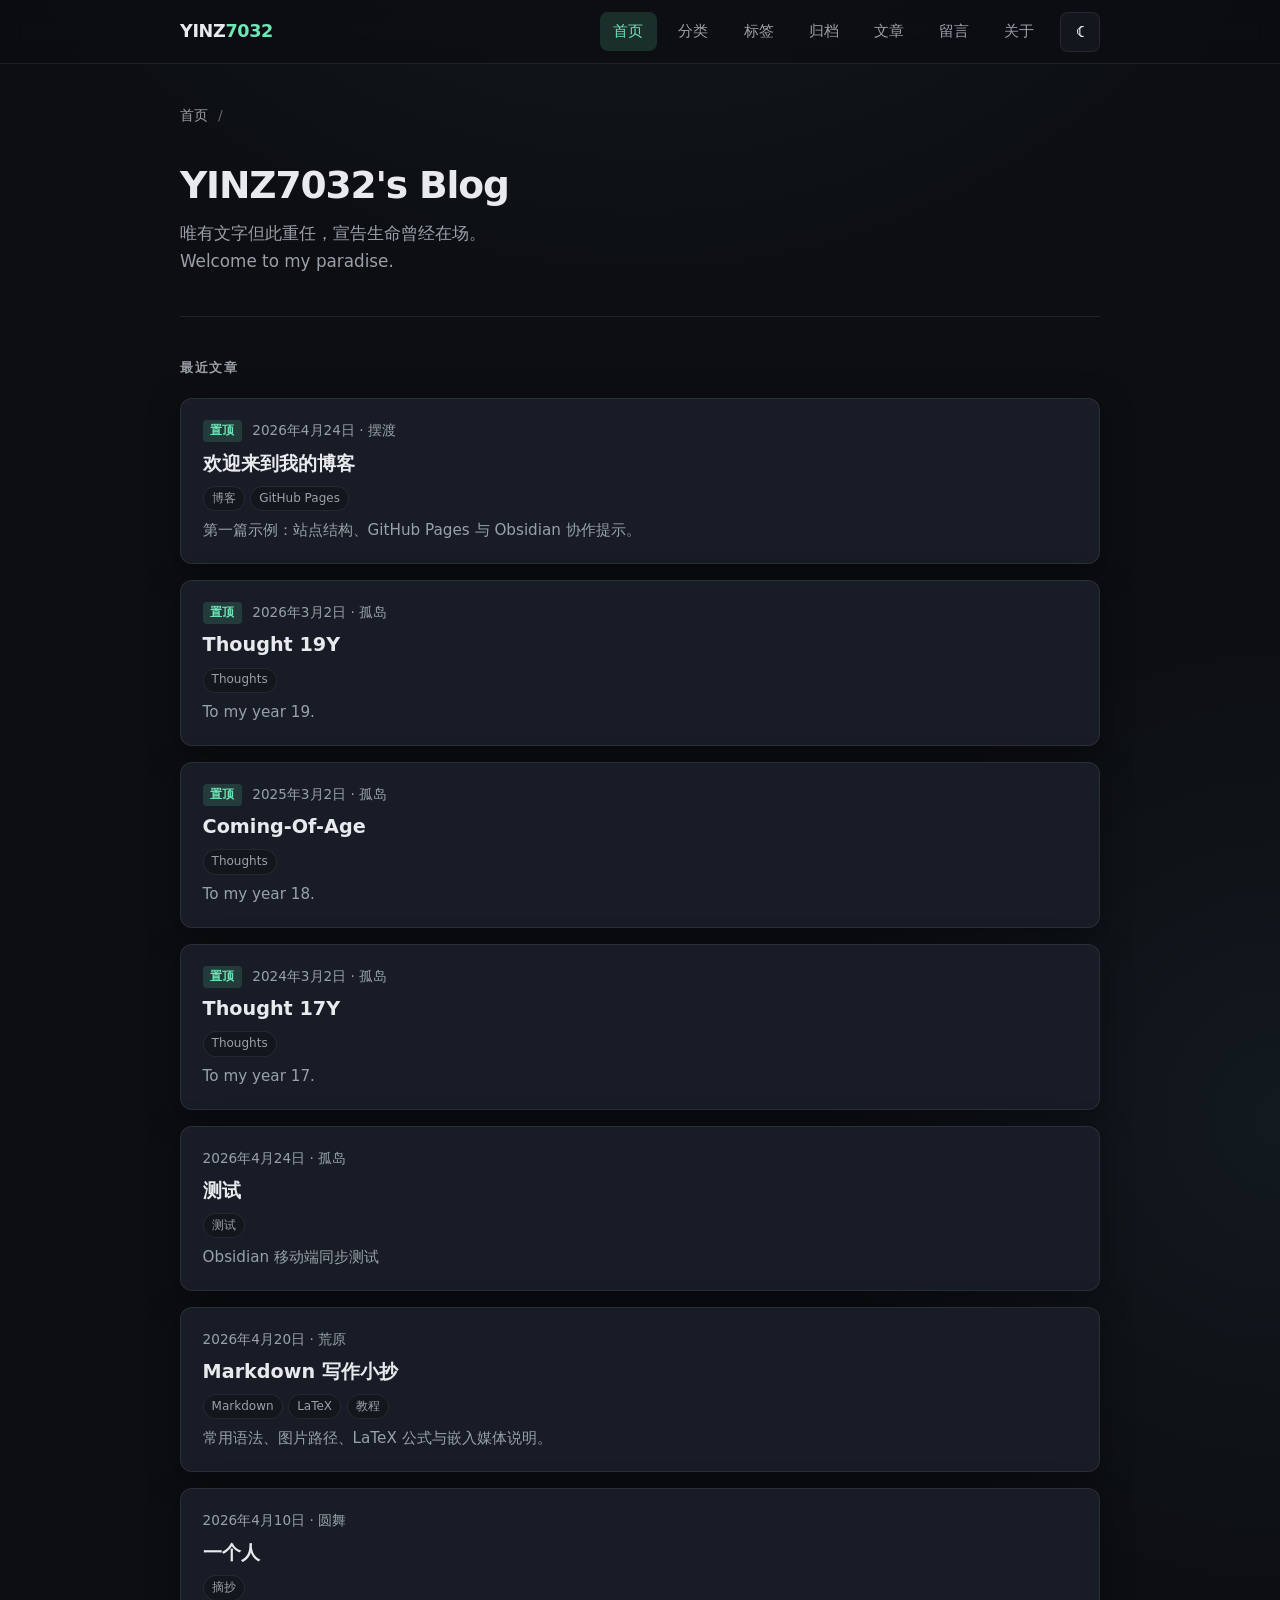
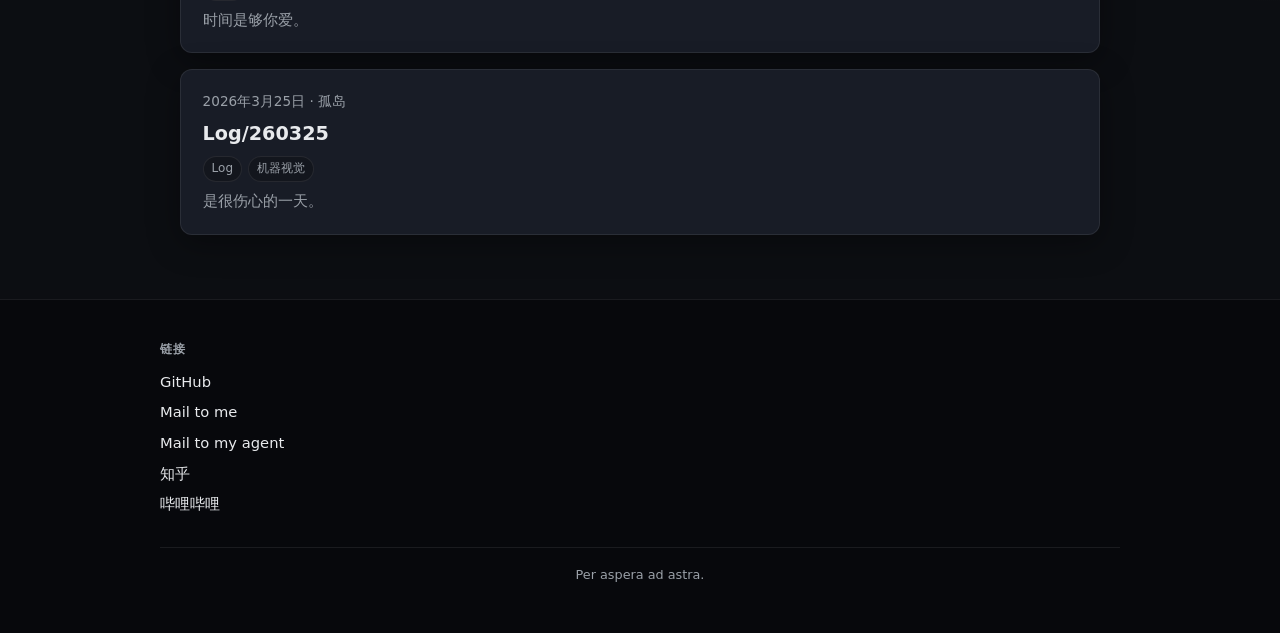
==== index.html @ aa777a5c "feat: add SVG favicon (Y letter in dark theme)" ====
<!DOCTYPE html>
<html lang="zh-CN">
  <head>
    <meta charset="UTF-8" />
    <meta name="viewport" content="width=device-width, initial-scale=1" />
    <meta name="description" content="个人博客 — GitHub Pages" />
    <title>首页 · YINZ7032's Blog</title>
    <link rel="icon" type="image/svg+xml" href="favicon.svg" />
    <link rel="stylesheet" href="css/style.css" />
  </head>
  <body data-page="home">
    <header class="site-header" id="site-header"></header>

    <main>
      <nav class="breadcrumb" aria-label="面包屑">
        <a href="index.html">首页</a> <span class="breadcrumb__sep">/</span>
      </nav>
      <section class="hero">
        <h1>YINZ7032's Blog</h1>
        <p>
          唯有文字但此重任，宣告生命曾经在场。<br />
          Welcome to my paradise.
        </p>
      </section>

      <h2 class="section-title">最近文章</h2>
      <p id="home-error" class="msg msg--error" hidden></p>
      <ul id="recent-posts" class="post-list" aria-live="polite"></ul>
    </main>

    <footer class="site-footer site-footer--rich" id="site-footer"></footer>

    <script src="js/site-config.js"></script>
    <script src="js/layout.js"></script>
    <script src="js/posts.js"></script>
    <script src="js/home.js"></script>
  </body>
</html>
---- css/style.css ----
/* Personal blog — dark theme, responsive */

:root {
  --bg: #0c0e12;
  --bg-elevated: #13161d;
  --bg-card: #181c26;
  --border: rgba(255, 255, 255, 0.08);
  --text: #e8eaed;
  --text-muted: #9aa0a8;
  --accent: #6ee7b7;
  --accent-dim: rgba(110, 231, 183, 0.15);
  --accent-btn-start: #34d399;
  --accent-btn-end: #6ee7b7;
  --link: #7dd3fc;
  --danger: #f87171;
  --radius: 12px;
  --radius-sm: 8px;
  --font-sans: "Segoe UI", system-ui, -apple-system, sans-serif;
  --font-mono: "Cascadia Code", "Fira Code", ui-monospace, monospace;
  --shadow: 0 8px 32px rgba(0, 0, 0, 0.35);
  --max-width: 720px;
  --header-h: 64px;
  --footer-bg: #07080c;
}

*,
*::before,
*::after {
  box-sizing: border-box;
}

html {
  scroll-behavior: smooth;
}

body {
  margin: 0;
  min-height: 100vh;
  font-family: var(--font-sans);
  font-size: 1rem;
  line-height: 1.65;
  color: var(--text);
  background: var(--bg);
  background-image:
    radial-gradient(ellipse 120% 80% at 50% -30%, rgba(110, 231, 183, 0.12), transparent 55%),
    radial-gradient(ellipse 80% 50% at 100% 50%, rgba(125, 211, 252, 0.06), transparent 45%);
}

a {
  color: var(--link);
  text-decoration: none;
}

a:hover {
  text-decoration: underline;
}

.site-header {
  position: sticky;
  top: 0;
  z-index: 100;
  height: var(--header-h);
  border-bottom: 1px solid var(--border);
  background: rgba(12, 14, 18, 0.85);
  backdrop-filter: blur(12px);
}

.site-header__inner {
  max-width: 960px;
  margin: 0 auto;
  padding: 0 1.25rem;
  height: 100%;
  display: flex;
  align-items: center;
  justify-content: flex-start;
  gap: 0.75rem;
  flex-wrap: wrap;
}

.logo {
  font-weight: 700;
  font-size: 1.1rem;
  color: var(--text);
  letter-spacing: -0.02em;
}

.logo:hover {
  color: var(--accent);
  text-decoration: none;
}

.logo span {
  color: var(--accent);
}

.nav {
  display: flex;
  gap: 0.5rem;
  flex-wrap: wrap;
  margin-left: auto;
  justify-content: flex-end;
}

.theme-toggle {
  flex-shrink: 0;
  width: 2.5rem;
  height: 2.5rem;
  border-radius: var(--radius-sm);
  border: 1px solid var(--border);
  background: var(--bg-elevated);
  color: var(--text);
  cursor: pointer;
  display: inline-flex;
  align-items: center;
  justify-content: center;
  font-size: 1.1rem;
  line-height: 1;
  transition: background 0.2s, border-color 0.2s;
}

.theme-toggle:hover {
  border-color: rgba(110, 231, 183, 0.4);
  background: var(--accent-dim);
}

html[data-theme="light"] .theme-toggle__icon--moon {
  display: none;
}

html:not([data-theme="light"]) .theme-toggle__icon--sun {
  display: none;
}

.nav a {
  padding: 0.45rem 0.85rem;
  border-radius: var(--radius-sm);
  color: var(--text-muted);
  font-size: 0.95rem;
  font-weight: 500;
}

.nav a:hover {
  color: var(--text);
  background: var(--accent-dim);
  text-decoration: none;
}

.nav a.is-active {
  color: var(--accent);
  background: var(--accent-dim);
}

main {
  max-width: 960px;
  margin: 0 auto;
  padding: 2.5rem 1.25rem 4rem;
}

.hero {
  padding: 1rem 0 2.5rem;
  border-bottom: 1px solid var(--border);
  margin-bottom: 2.5rem;
}

.hero h1 {
  margin: 0 0 0.75rem;
  font-size: clamp(1.75rem, 5vw, 2.35rem);
  font-weight: 700;
  letter-spacing: -0.03em;
  line-height: 1.2;
}

.hero p {
  margin: 0;
  max-width: 42rem;
  color: var(--text-muted);
  font-size: 1.05rem;
}

.section-title {
  margin: 0 0 1.25rem;
  font-size: 0.8rem;
  font-weight: 600;
  text-transform: uppercase;
  letter-spacing: 0.12em;
  color: var(--text-muted);
}

.post-list {
  list-style: none;
  margin: 0;
  padding: 0;
  display: flex;
  flex-direction: column;
  gap: 1rem;
}

.post-card {
  display: block;
  padding: 1.25rem 1.35rem;
  background: var(--bg-card);
  border: 1px solid var(--border);
  border-radius: var(--radius);
  box-shadow: var(--shadow);
  transition: border-color 0.2s, transform 0.2s;
}

.post-card:hover {
  border-color: rgba(110, 231, 183, 0.35);
  transform: translateY(-2px);
  text-decoration: none;
}

.post-card__meta {
  font-size: 0.85rem;
  color: var(--text-muted);
  margin-bottom: 0.35rem;
}

.post-card__title {
  margin: 0 0 0.4rem;
  font-size: 1.2rem;
  font-weight: 600;
  color: var(--text);
}

.post-card__excerpt {
  margin: 0;
  font-size: 0.95rem;
  color: var(--text-muted);
  line-height: 1.55;
}

.page-title {
  margin: 0 0 0.5rem;
  font-size: clamp(1.5rem, 4vw, 2rem);
  font-weight: 700;
  letter-spacing: -0.02em;
}

.page-desc {
  margin: 0 0 2rem;
  color: var(--text-muted);
}

.back-link {
  display: inline-flex;
  align-items: center;
  gap: 0.35rem;
  margin-bottom: 1.5rem;
  font-size: 0.9rem;
  color: var(--text-muted);
}

.back-link:hover {
  color: var(--accent);
}

.article-header {
  margin-bottom: 2rem;
  padding-bottom: 1.5rem;
  border-bottom: 1px solid var(--border);
}

.article-header h1 {
  margin: 0 0 0.5rem;
  font-size: clamp(1.6rem, 4.5vw, 2.1rem);
  font-weight: 700;
  letter-spacing: -0.02em;
  line-height: 1.25;
}

.article-header time {
  font-size: 0.9rem;
  color: var(--text-muted);
}

/* 分类样式 */
.article-category {
  display: inline-flex;
  align-items: center;
  gap: 0.4rem;
  margin-top: 0.75rem;
  font-size: 0.9rem;
  color: var(--text-muted);
}
.article-category svg {
  opacity: 0.7;
}
.article-category a {
  color: var(--accent);
  text-decoration: none;
  transition: opacity 0.2s;
}
.article-category a:hover {
  opacity: 0.8;
}

/* 标签样式 */
.article-tags {
  display: flex;
  flex-wrap: wrap;
  gap: 0.5rem;
  margin-top: 1rem;
  align-items: center;
}
.meta-label {
  font-size: 0.85rem;
  color: var(--text-muted);
  margin-right: 0.25rem;
}

.article-body {
  max-width: var(--max-width);
}

/* Markdown prose */
.article-body h1,
.article-body h2,
.article-body h3,
.article-body h4 {
  margin: 1.75rem 0 0.75rem;
  font-weight: 650;
  letter-spacing: -0.02em;
  line-height: 1.3;
}

.article-body h1:first-child {
  margin-top: 0;
}

.article-body h2 {
  font-size: 1.35rem;
  padding-bottom: 0.35rem;
  border-bottom: 1px solid var(--border);
}

.article-body h3 {
  font-size: 1.15rem;
}

.article-body p {
  margin: 0 0 1rem;
}

.article-body ul,
.article-body ol {
  margin: 0 0 1rem;
  padding-left: 1.35rem;
}

.article-body li {
  margin-bottom: 0.35rem;
}

.article-body blockquote {
  margin: 1.5rem 0;
  padding: 1rem 1.25rem;
  border-left: 4px solid var(--accent);
  background: linear-gradient(135deg, var(--bg-elevated), rgba(110, 231, 183, 0.05));
  color: var(--text-muted);
  border-radius: 0 var(--radius) var(--radius) 0;
  font-style: italic;
}
.article-body blockquote p:last-child {
  margin-bottom: 0;
}

.article-body a {
  word-break: break-word;
}

.article-body code {
  font-family: var(--font-mono);
  font-size: 0.88em;
  padding: 0.15em 0.4em;
  background: var(--bg-elevated);
  border-radius: 4px;
  border: 1px solid var(--border);
}

.article-body pre {
  margin: 1.5rem 0;
  padding: 1.25rem 1.5rem;
  overflow-x: auto;
  background: #0d1117;
  border: 1px solid var(--border);
  border-radius: var(--radius);
  font-size: 0.88rem;
  line-height: 1.6;
  position: relative;
}

.article-body pre code {
  padding: 0;
  border: none;
  background: none;
  font-size: inherit;
}

.article-body table {
  width: 100%;
  border-collapse: collapse;
  margin: 1.5rem 0;
  font-size: 0.92rem;
  border-radius: var(--radius);
  overflow: hidden;
  border: 1px solid var(--border);
}

.article-body th,
.article-body td {
  border: none;
  border-bottom: 1px solid var(--border);
  padding: 0.75rem 1rem;
  text-align: left;
}
.article-body tr:last-child td {
  border-bottom: none;
}

.article-body th {
  background: var(--bg-elevated);
  font-weight: 600;
}

.article-body tr:hover td {
  background: rgba(110, 231, 183, 0.03);
}

.article-body hr {
  border: none;
  border-top: 1px solid var(--border);
  margin: 2rem 0;
}

.article-body img {
  max-width: 100%;
  height: auto;
  border-radius: var(--radius-sm);
  margin: 1.5rem auto;
  display: block;
  box-shadow: 0 4px 20px rgba(0, 0, 0, 0.3);
}

/* 图片标题/说明 */
.article-body img + em {
  display: block;
  text-align: center;
  margin-top: -1rem;
  margin-bottom: 1.5rem;
  font-size: 0.85rem;
  color: var(--text-muted);
}

/* 链接样式 */
.article-body a {
  color: var(--accent);
  text-decoration: none;
  border-bottom: 1px solid transparent;
  transition: border-color 0.2s;
}
.article-body a:hover {
  border-bottom-color: var(--accent);
}

/* 强调文字 */
.article-body strong {
  color: var(--accent);
  font-weight: 600;
}

/* 任务列表 */
.article-body input[type="checkbox"] {
  margin-right: 0.5em;
  accent-color: var(--accent);
}

/* 脚注 */
.article-body .footnotes {
  margin-top: 3rem;
  padding-top: 1rem;
  border-top: 1px solid var(--border);
  font-size: 0.9rem;
  color: var(--text-muted);
}

.msg {
  padding: 1rem 1.25rem;
  border-radius: var(--radius-sm);
  background: var(--bg-elevated);
  border: 1px solid var(--border);
  color: var(--text-muted);
}

.msg--error {
  border-color: rgba(248, 113, 113, 0.4);
  color: var(--danger);
}

.site-footer {
  max-width: 960px;
  margin: 0 auto;
  padding: 2rem 1.25rem 3rem;
  border-top: 1px solid var(--border);
  text-align: center;
  font-size: 0.85rem;
  color: var(--text-muted);
}

.site-footer--rich {
  max-width: none;
  background: var(--footer-bg);
  color: var(--text-muted);
  border-top: 1px solid var(--border);
  text-align: left;
  padding: 2.5rem 1.25rem 3rem;
}

.footer-grid {
  max-width: 960px;
  margin: 0 auto 1.5rem;
  display: grid;
  grid-template-columns: 1fr;
  gap: 1.75rem;
}

@media (min-width: 640px) {
  .footer-grid {
    grid-template-columns: repeat(2, 1fr);
  }
}

@media (min-width: 900px) {
  .footer-grid {
    grid-template-columns: repeat(3, 1fr);
  }
}

.footer-col__title {
  font-size: 0.75rem;
  font-weight: 700;
  text-transform: uppercase;
  letter-spacing: 0.1em;
  color: var(--text-muted);
  margin-bottom: 0.65rem;
}

.footer-col ul {
  list-style: none;
  margin: 0;
  padding: 0;
}

.footer-col li {
  margin-bottom: 0.4rem;
}

.footer-col a {
  color: var(--text);
  font-size: 0.92rem;
}

.footer-col a:hover {
  color: var(--accent);
}

.footer-note {
  max-width: 960px;
  margin: 0 auto;
  text-align: center;
  font-size: 0.8rem;
  color: var(--text-muted);
  padding-top: 1rem;
  border-top: 1px solid var(--border);
}

.breadcrumb {
  font-size: 0.88rem;
  color: var(--text-muted);
  margin: 0 0 1.25rem;
}

.breadcrumb a {
  color: var(--text-muted);
}

.breadcrumb a:hover {
  color: var(--accent);
}

.breadcrumb__sep {
  margin: 0 0.35rem;
  opacity: 0.6;
}

.tag-grid {
  display: grid;
  grid-template-columns: 1fr;
  gap: 1rem;
}

@media (min-width: 520px) {
  .tag-grid {
    grid-template-columns: repeat(2, 1fr);
  }
}

@media (min-width: 860px) {
  .tag-grid {
    grid-template-columns: repeat(3, 1fr);
  }
}

.tag-card {
  position: relative;
  display: block;
  padding: 1.15rem 1.2rem 1.35rem;
  border-radius: var(--radius);
  border: 1px solid var(--border);
  text-decoration: none;
  color: var(--text);
  background: linear-gradient(
    135deg,
    hsla(var(--tag-hue), 42%, 22%, 0.95),
    hsla(calc(var(--tag-hue) + 40), 38%, 18%, 0.92)
  );
  box-shadow: var(--shadow);
  min-height: 5.5rem;
  transition: transform 0.2s, border-color 0.2s;
}

.tag-card:hover {
  transform: translateY(-3px);
  border-color: rgba(110, 231, 183, 0.35);
  text-decoration: none;
}

.tag-card__name {
  font-weight: 700;
  font-size: 1.05rem;
  letter-spacing: -0.02em;
}

.tag-card__count {
  margin-top: 0.35rem;
  font-size: 0.88rem;
  color: rgba(232, 234, 237, 0.85);
}

.tag-card__arrow {
  position: absolute;
  right: 1rem;
  bottom: 1rem;
  font-size: 1.1rem;
  opacity: 0.7;
}

.pin-badge {
  display: inline-block;
  padding: 0.1rem 0.45rem;
  font-size: 0.72rem;
  font-weight: 700;
  text-transform: uppercase;
  letter-spacing: 0.06em;
  border-radius: 4px;
  background: var(--accent-dim);
  color: var(--accent);
  margin-right: 0.35rem;
  vertical-align: middle;
}

.post-card__tags {
  margin: 0.35rem 0 0.5rem;
  display: flex;
  flex-wrap: wrap;
  gap: 0.35rem;
}

.tag-pill {
  display: inline-block;
  padding: 0.12rem 0.5rem;
  font-size: 0.75rem;
  border-radius: 999px;
  background: var(--bg-elevated);
  border: 1px solid var(--border);
  color: var(--text-muted);
}

a.tag-pill--link {
  text-decoration: none;
  color: var(--link);
}

a.tag-pill--link:hover {
  border-color: rgba(110, 231, 183, 0.4);
  color: var(--accent);
  text-decoration: none;
}

.article-tags {
  margin-top: 0.75rem;
  font-size: 0.9rem;
}

.meta-label {
  color: var(--text-muted);
  margin-right: 0.35rem;
}

.featured-list {
  display: flex;
  flex-direction: column;
  gap: 1rem;
  margin-bottom: 2rem;
}

.featured-msg {
  margin: 0;
  padding: 1rem 1.15rem;
  background: var(--bg-card);
  border: 1px solid var(--border);
  border-radius: var(--radius);
  border-left: 3px solid var(--accent);
}

.featured-msg__text {
  margin: 0 0 0.5rem;
  color: var(--text);
}

.featured-msg__meta {
  font-size: 0.85rem;
  color: var(--text-muted);
}

.guestbook-form {
  max-width: 32rem;
  display: flex;
  flex-direction: column;
  gap: 1rem;
}

.form-field {
  display: flex;
  flex-direction: column;
  gap: 0.35rem;
  font-size: 0.9rem;
  color: var(--text-muted);
}

.form-field input,
.form-field textarea {
  font: inherit;
  padding: 0.55rem 0.65rem;
  border-radius: var(--radius-sm);
  border: 1px solid var(--border);
  background: var(--bg-elevated);
  color: var(--text);
}

.btn-primary {
  align-self: flex-start;
  padding: 0.55rem 1.25rem;
  font-weight: 600;
  border: none;
  border-radius: var(--radius-sm);
  background: linear-gradient(135deg, var(--accent-btn-start), var(--accent-btn-end));
  color: var(--bg);
  cursor: pointer;
}

.btn-primary:hover {
  filter: brightness(1.05);
}

.about-prose h2:first-child {
  margin-top: 0;
}

.about-prose .about-code {
  margin: 1rem 0;
  padding: 1rem 1.1rem;
  overflow-x: auto;
  background: var(--bg-elevated);
  border: 1px solid var(--border);
  border-radius: var(--radius-sm);
  font-size: 0.85rem;
  line-height: 1.5;
}

.archive-year {
  margin-bottom: 2rem;
}

.archive-year__title {
  font-size: 1.25rem;
  margin: 0 0 0.75rem;
  padding-bottom: 0.35rem;
  border-bottom: 1px solid var(--border);
}

.archive-list {
  list-style: none;
  margin: 0;
  padding: 0;
}

.archive-item {
  display: flex;
  align-items: baseline;
  gap: 0.75rem;
  padding: 0.45rem 0;
  border-bottom: 1px solid rgba(255, 255, 255, 0.05);
}

.archive-item__date {
  flex: 0 0 3.2rem;
  font-size: 0.85rem;
  color: var(--text-muted);
  font-variant-numeric: tabular-nums;
}

.archive-item__link {
  color: var(--text);
  text-decoration: none;
  font-weight: 500;
}

.archive-item__link:hover {
  color: var(--accent);
  text-decoration: underline;
}

.article-body .katex {
  font-size: 1.05em;
  color: var(--text);
}

.article-body .katex-display {
  margin: 1.25rem 0;
  overflow-x: auto;
  overflow-y: hidden;
}

/* 浅色主题 */
html[data-theme="light"] {
  --bg: #f3f4f6;
  --bg-elevated: #ffffff;
  --bg-card: #ffffff;
  --border: rgba(0, 0, 0, 0.1);
  --text: #111827;
  --text-muted: #6b7280;
  --accent: #059669;
  --accent-dim: rgba(5, 150, 105, 0.12);
  --accent-btn-start: #059669;
  --accent-btn-end: #10b981;
  --link: #0369a1;
  --danger: #dc2626;
  --shadow: 0 8px 28px rgba(0, 0, 0, 0.08);
  --footer-bg: #111827;
}

html[data-theme="light"] body {
  background-image:
    radial-gradient(ellipse 120% 80% at 50% -30%, rgba(5, 150, 105, 0.08), transparent 55%),
    radial-gradient(ellipse 80% 50% at 100% 50%, rgba(3, 105, 161, 0.06), transparent 45%);
}

html[data-theme="light"] .site-header {
  background: rgba(255, 255, 255, 0.9);
}

html[data-theme="light"] .tag-card {
  background: linear-gradient(
    135deg,
    hsla(var(--tag-hue), 42%, 88%, 0.95),
    hsla(calc(var(--tag-hue) + 40), 38%, 82%, 0.92)
  );
}

/* 浅色主题适配 */
html[data-theme="light"] .article-body blockquote {
  background: linear-gradient(135deg, #f0fdf4, rgba(5, 150, 105, 0.05));
  border-left-color: #059669;
}

html[data-theme="light"] .article-body pre {
  background: #f6f8fa;
  border-color: #d0d7de;
}

html[data-theme="light"] .article-body img {
  box-shadow: 0 4px 20px rgba(0, 0, 0, 0.15);
}

html[data-theme="light"] .article-body strong {
  color: #059669;
}

html[data-theme="light"] .article-body table {
  border-color: #d0d7de;
}

html[data-theme="light"] .article-body tr:hover td {
  background: rgba(5, 150, 105, 0.05);
}

html[data-theme="light"] .tag-card__name {
  color: #1f2937;
}

html[data-theme="light"] .tag-card__count {
  color: rgba(31, 41, 55, 0.75);
}

html[data-theme="light"] .tag-card__arrow {
  color: rgba(31, 41, 55, 0.6);
}

html[data-theme="light"] .tag-card:hover {
  border-color: rgba(5, 150, 105, 0.35);
}

html[data-theme="light"] .footer-col a {
  color: #e5e7eb;
}

html[data-theme="light"] .footer-col a:hover {
  color: #6ee7b7;
}

html[data-theme="light"] .site-footer--rich {
  color: #d1d5db;
}

html[data-theme="light"] .footer-col__title,
html[data-theme="light"] .footer-note {
  color: #9ca3af;
}

@media (max-width: 480px) {
  .site-header__inner {
    flex-direction: column;
    align-items: flex-start;
    justify-content: center;
    height: auto;
    padding-top: 0.85rem;
    padding-bottom: 0.85rem;
    gap: 0.75rem;
  }

  .site-header {
    height: auto;
  }

  main {
    padding-top: 1.75rem;
  }

  .post-card {
    padding: 1rem 1.1rem;
  }
}
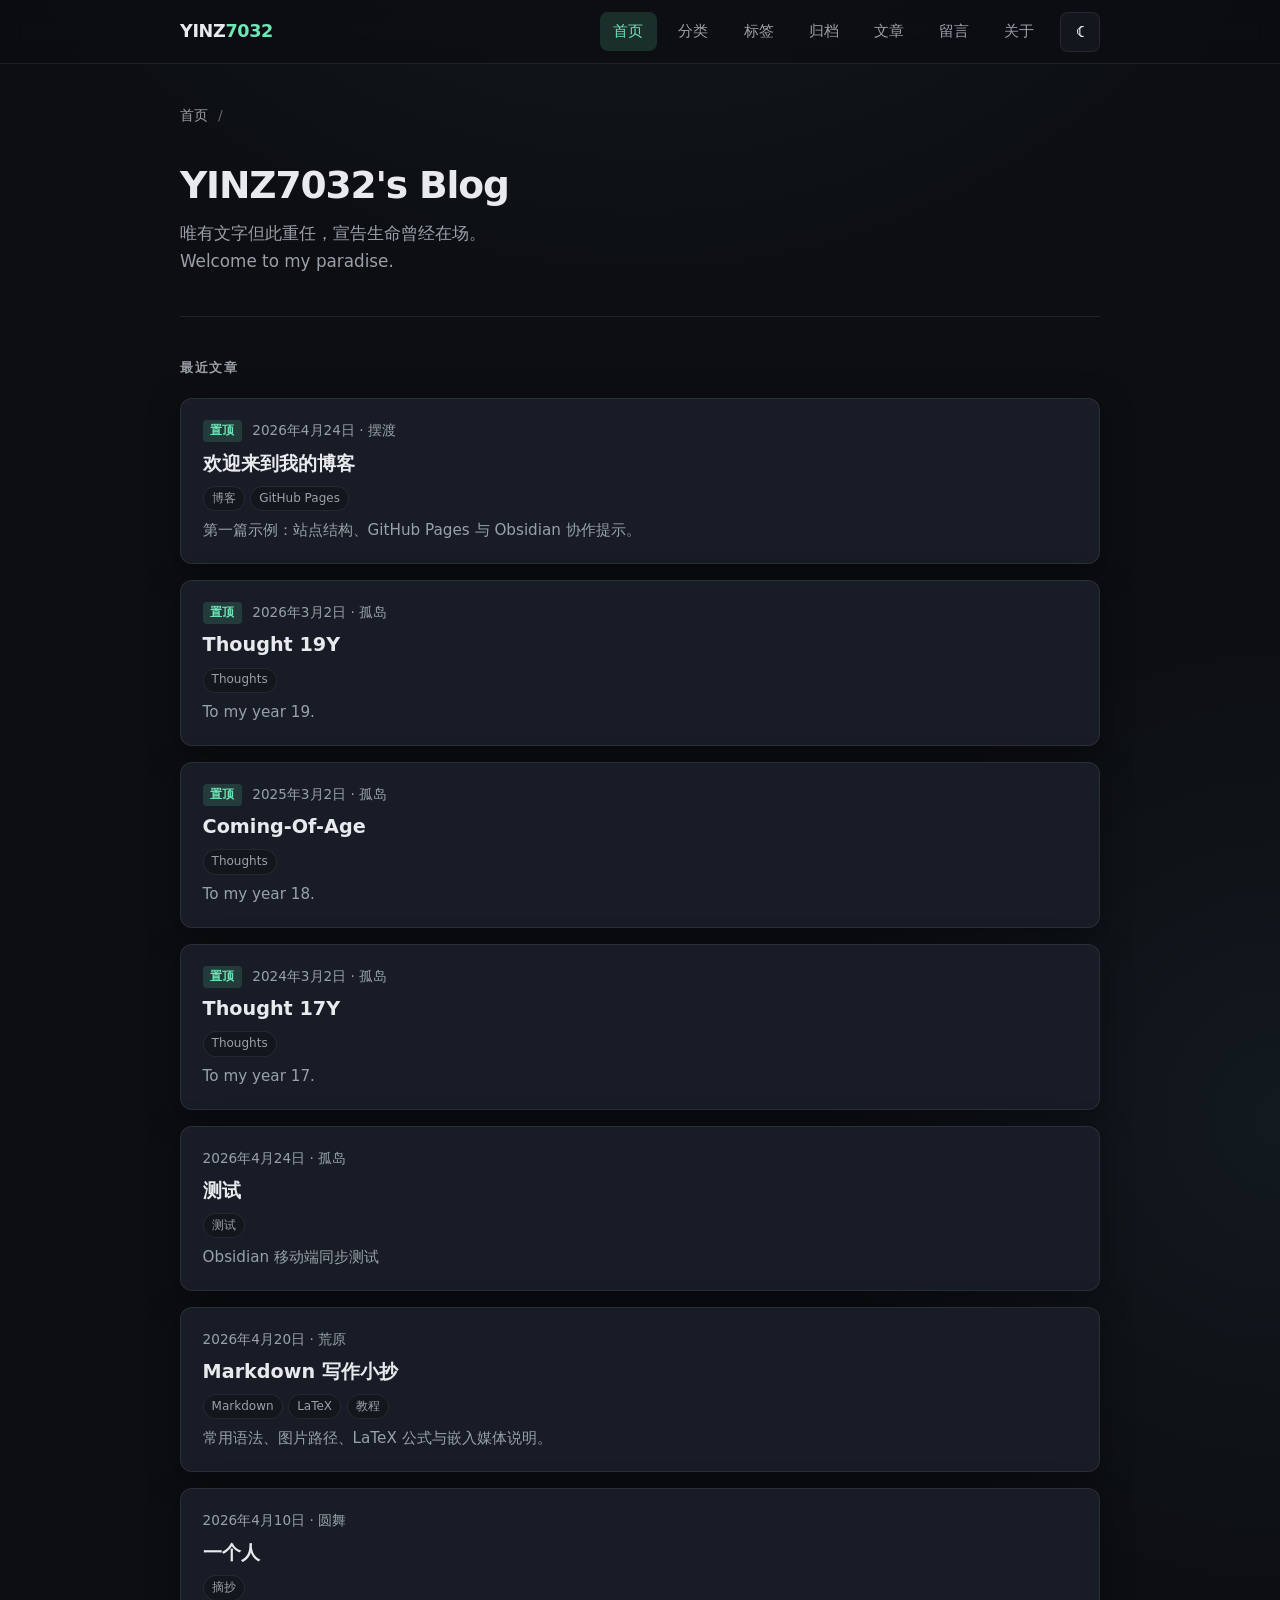
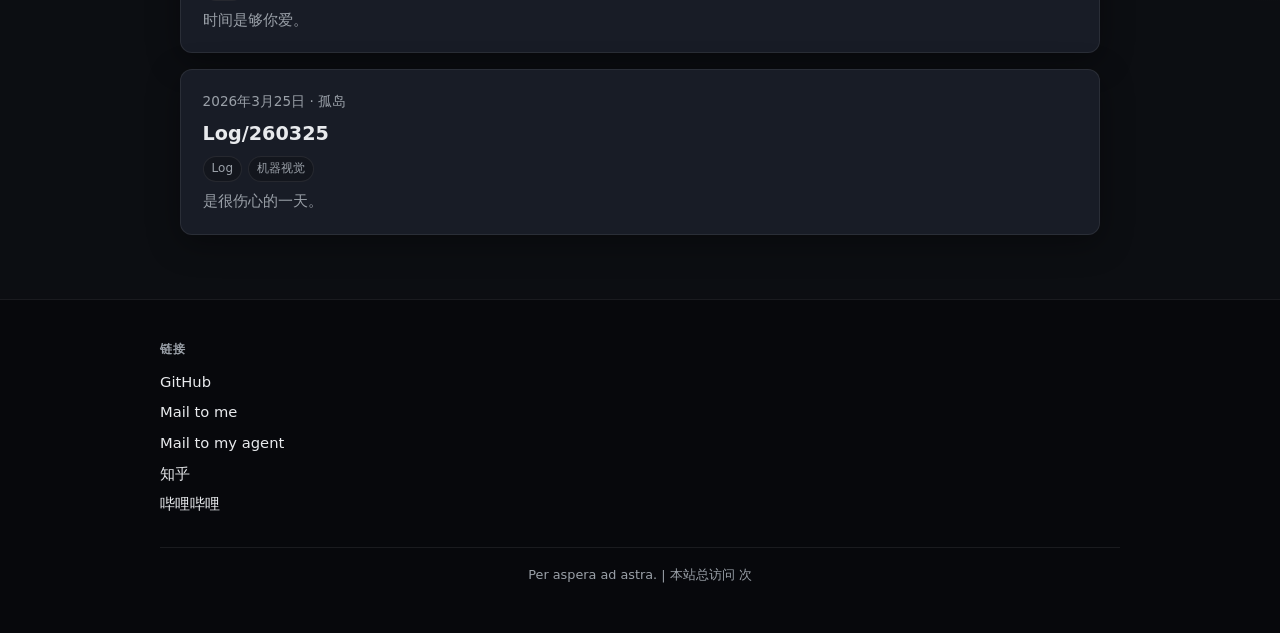
==== commit 5a370ddf: "feat: add busuanzi page views and Giscus reactions - Add busuanzi script to all pages for site-wide " ====
--- a/index.html
+++ b/index.html
@@ -34,5 +34,6 @@
     <script src="js/layout.js"></script>
     <script src="js/posts.js"></script>
     <script src="js/home.js"></script>
-  </body>
+    <script async src="//busuanzi.ibruce.info/busuanzi/2.3/busuanzi.pure.mini.js"></script>
+</body>
 </html>
--- a/css/style.css
+++ b/css/style.css
@@ -310,6 +310,18 @@
   margin-right: 0.25rem;
 }
 
+.article-views {
+  display: inline-flex;
+  align-items: center;
+  gap: 0.35rem;
+  margin-top: 0.5rem;
+  font-size: 0.85rem;
+  color: var(--text-muted);
+}
+.article-views svg {
+  opacity: 0.6;
+}
+
 .article-body {
   max-width: var(--max-width);
 }
@@ -772,6 +784,15 @@
 
 .btn-primary:hover {
   filter: brightness(1.05);
+}
+
+.giscus-wrap {
+  margin-top: 1.5rem;
+  min-height: 8rem;
+}
+
+.giscus-wrap .giscus {
+  width: 100%;
 }
 
 .about-prose h2:first-child {
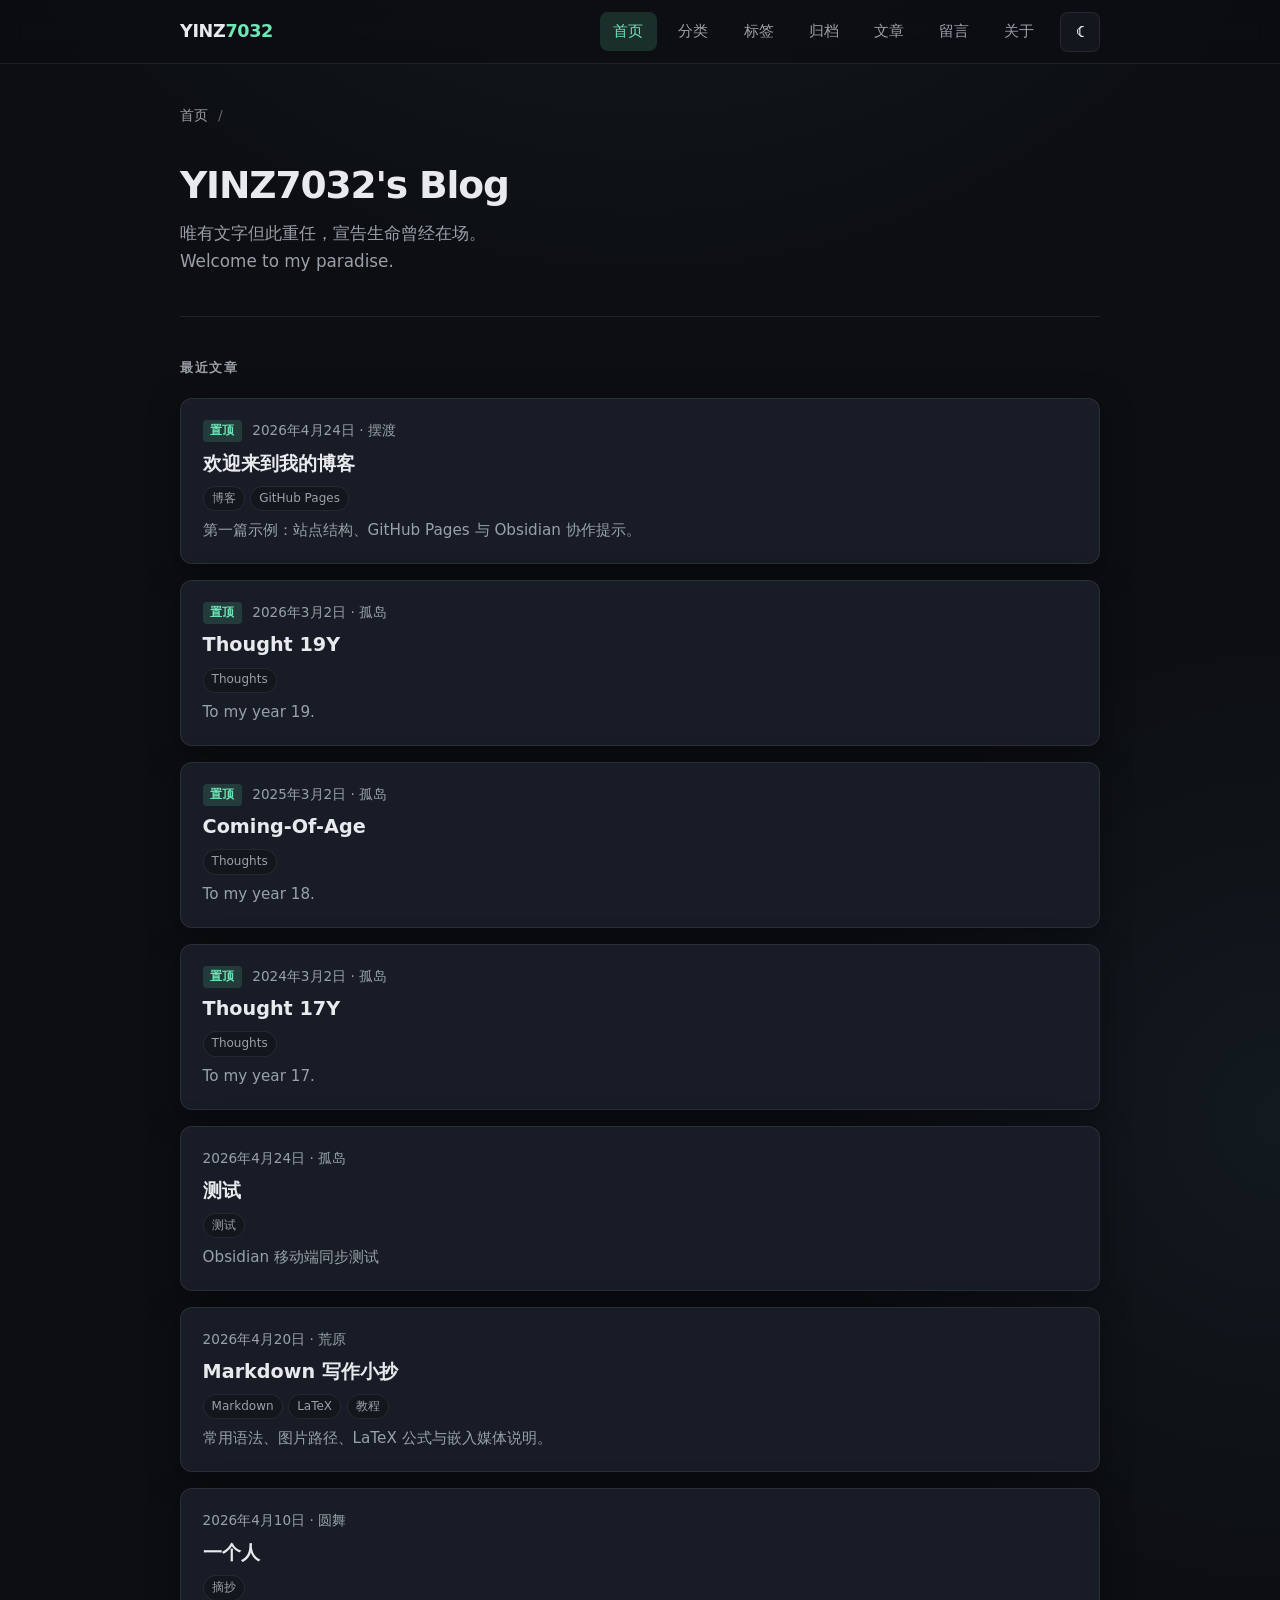
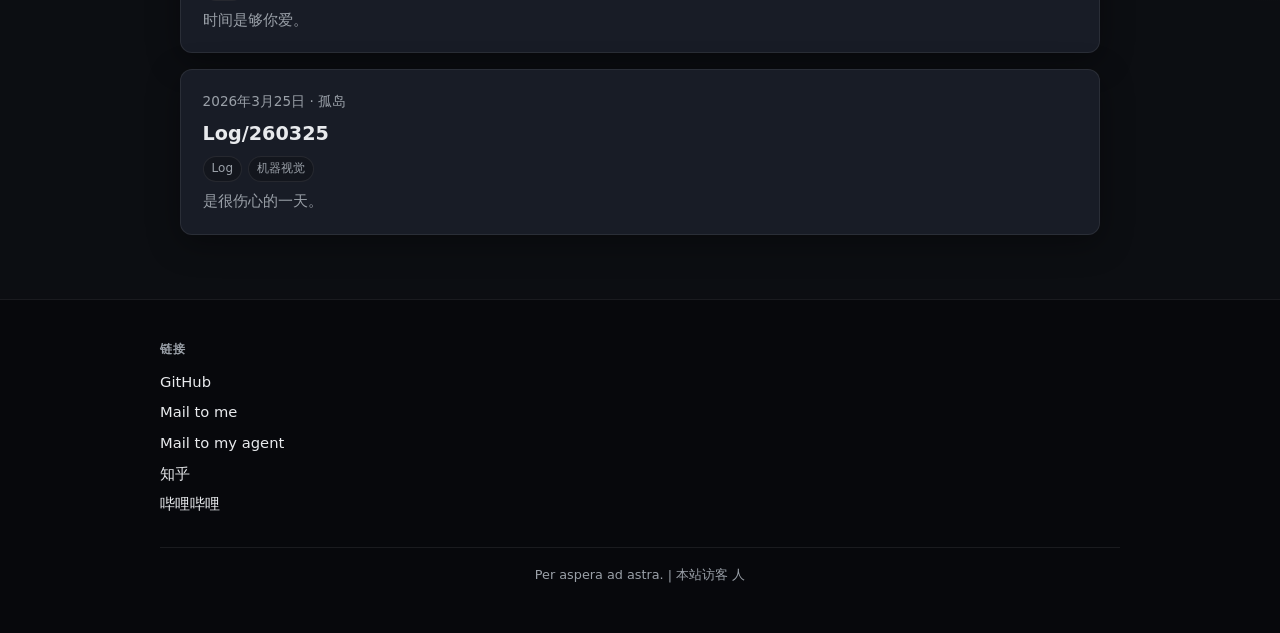
==== commit 67a8cd93: "fix: use https:// for busuanzi script URL" ====
--- a/index.html
+++ b/index.html
@@ -34,6 +34,6 @@
     <script src="js/layout.js"></script>
     <script src="js/posts.js"></script>
     <script src="js/home.js"></script>
-    <script async src="//busuanzi.ibruce.info/busuanzi/2.3/busuanzi.pure.mini.js"></script>
+    <script async src="https://busuanzi.ibruce.info/busuanzi/2.3/busuanzi.pure.mini.js"></script>
 </body>
 </html>
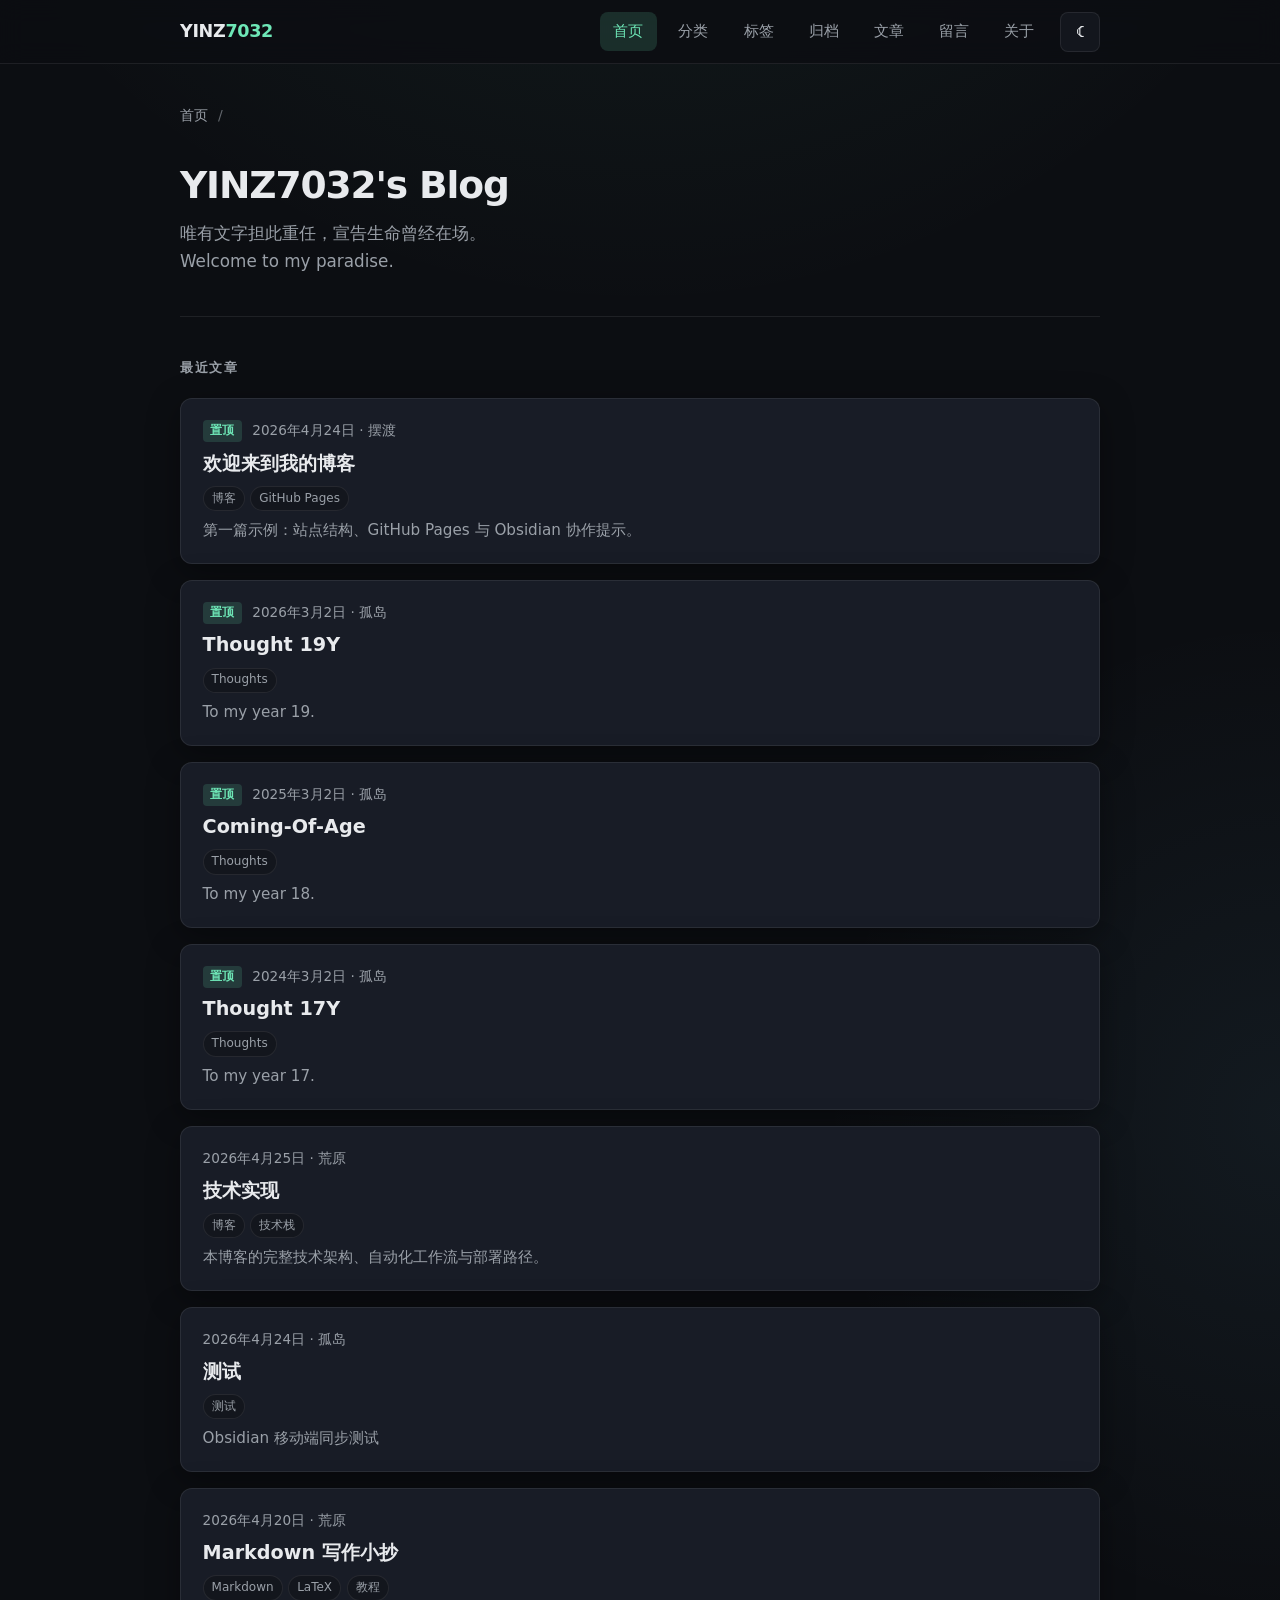
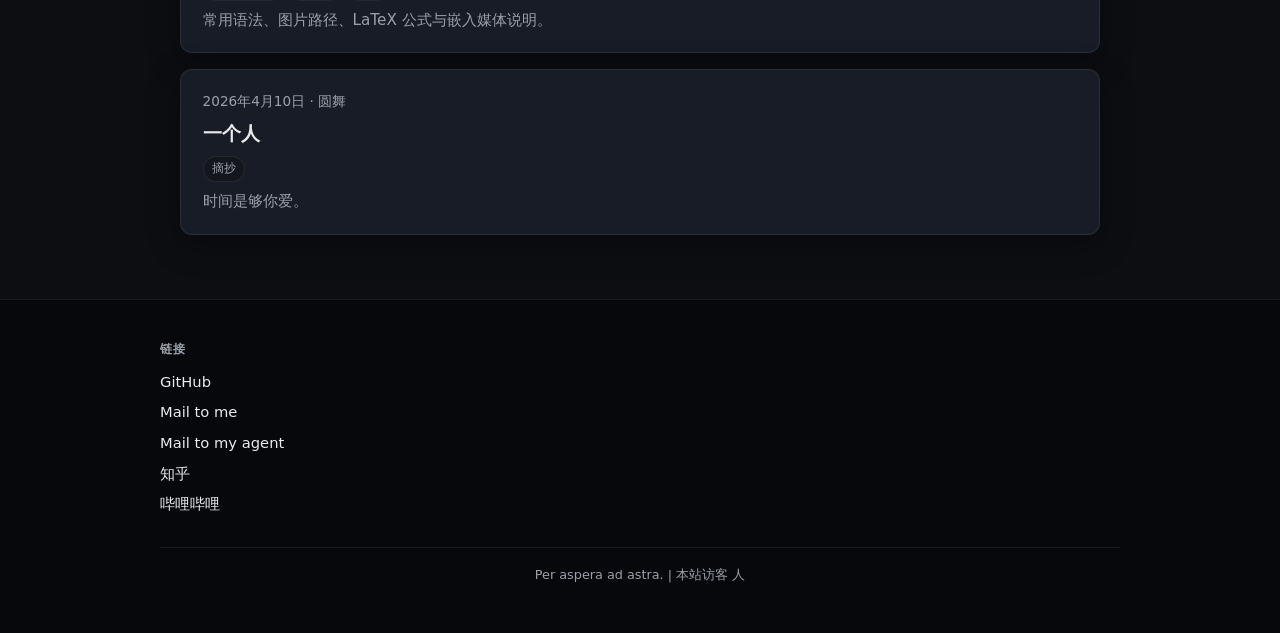
==== commit bb0cfdfc: "docs: 修正首页签名措辞" ====
--- a/index.html
+++ b/index.html
@@ -18,7 +18,7 @@
       <section class="hero">
         <h1>YINZ7032's Blog</h1>
         <p>
-          唯有文字但此重任，宣告生命曾经在场。<br />
+          唯有文字担此重任，宣告生命曾经在场。<br />
           Welcome to my paradise.
         </p>
       </section>
--- a/css/style.css
+++ b/css/style.css
@@ -310,16 +310,40 @@
   margin-right: 0.25rem;
 }
 
+.article-stats {
+  display: inline-flex;
+  align-items: center;
+  gap: 1rem;
+  margin-top: 0.5rem;
+  font-size: 0.85rem;
+  color: var(--text-muted);
+}
+
 .article-views {
   display: inline-flex;
   align-items: center;
   gap: 0.35rem;
-  margin-top: 0.5rem;
-  font-size: 0.85rem;
-  color: var(--text-muted);
 }
 .article-views svg {
   opacity: 0.6;
+}
+
+.article-reactions-hint {
+  opacity: 0.55;
+  font-size: 0.8rem;
+}
+
+.article-reactions {
+  max-width: var(--max-width);
+  margin-top: 3rem;
+  padding-top: 2rem;
+  border-top: 1px solid var(--border);
+}
+
+.reactions-title {
+  font-size: 1.1rem;
+  margin-bottom: 1rem;
+  color: var(--text-muted);
 }
 
 .article-body {
@@ -797,6 +821,99 @@
 
 .about-prose h2:first-child {
   margin-top: 0;
+}
+
+.about-signature {
+  font-size: 1.15rem;
+  font-style: italic;
+  color: var(--accent);
+  margin-bottom: 2rem;
+  padding-bottom: 1.5rem;
+  border-bottom: 1px solid var(--border);
+}
+
+.about-prose details {
+  margin-top: 0.5rem;
+}
+
+.about-prose details summary {
+  cursor: pointer;
+  color: var(--text-muted);
+  font-size: 0.9rem;
+  padding: 0.5rem 0;
+  user-select: none;
+}
+
+.about-prose details summary:hover {
+  color: var(--accent);
+}
+
+.about-prose details[open] summary {
+  margin-bottom: 1rem;
+}
+
+.coffee-qrs {
+  display: flex;
+  gap: 1.5rem;
+  margin: 1rem 0 1.5rem;
+  flex-wrap: wrap;
+}
+
+.coffee-details summary {
+  cursor: pointer;
+  font-size: 0.9rem;
+  padding: 0.45rem 1.2rem;
+  border: 1px solid var(--border);
+  border-radius: var(--radius-sm);
+  color: var(--text-muted);
+  user-select: none;
+  transition: border-color 0.2s, color 0.2s;
+  list-style: none;
+}
+
+.coffee-details summary::-webkit-details-marker {
+  display: none;
+}
+
+.coffee-details summary::before {
+  content: "+ ";
+}
+
+.coffee-details[open] summary::before {
+  content: "− ";
+}
+
+.coffee-details summary:hover {
+  color: var(--accent);
+  border-color: var(--accent);
+}
+
+.coffee-details[open] summary {
+  margin-bottom: 0.75rem;
+  color: var(--accent);
+  border-color: var(--accent);
+}
+
+.coffee-qr {
+  display: flex;
+  flex-direction: column;
+  align-items: center;
+}
+
+.coffee-qr img {
+  width: 200px;
+  border-radius: var(--radius-sm);
+  border: 1px solid var(--border);
+  background: #fff;
+}
+
+@media (max-width: 480px) {
+  .coffee-qrs {
+    gap: 1rem;
+  }
+  .coffee-qr img {
+    width: 160px;
+  }
 }
 
 .about-prose .about-code {
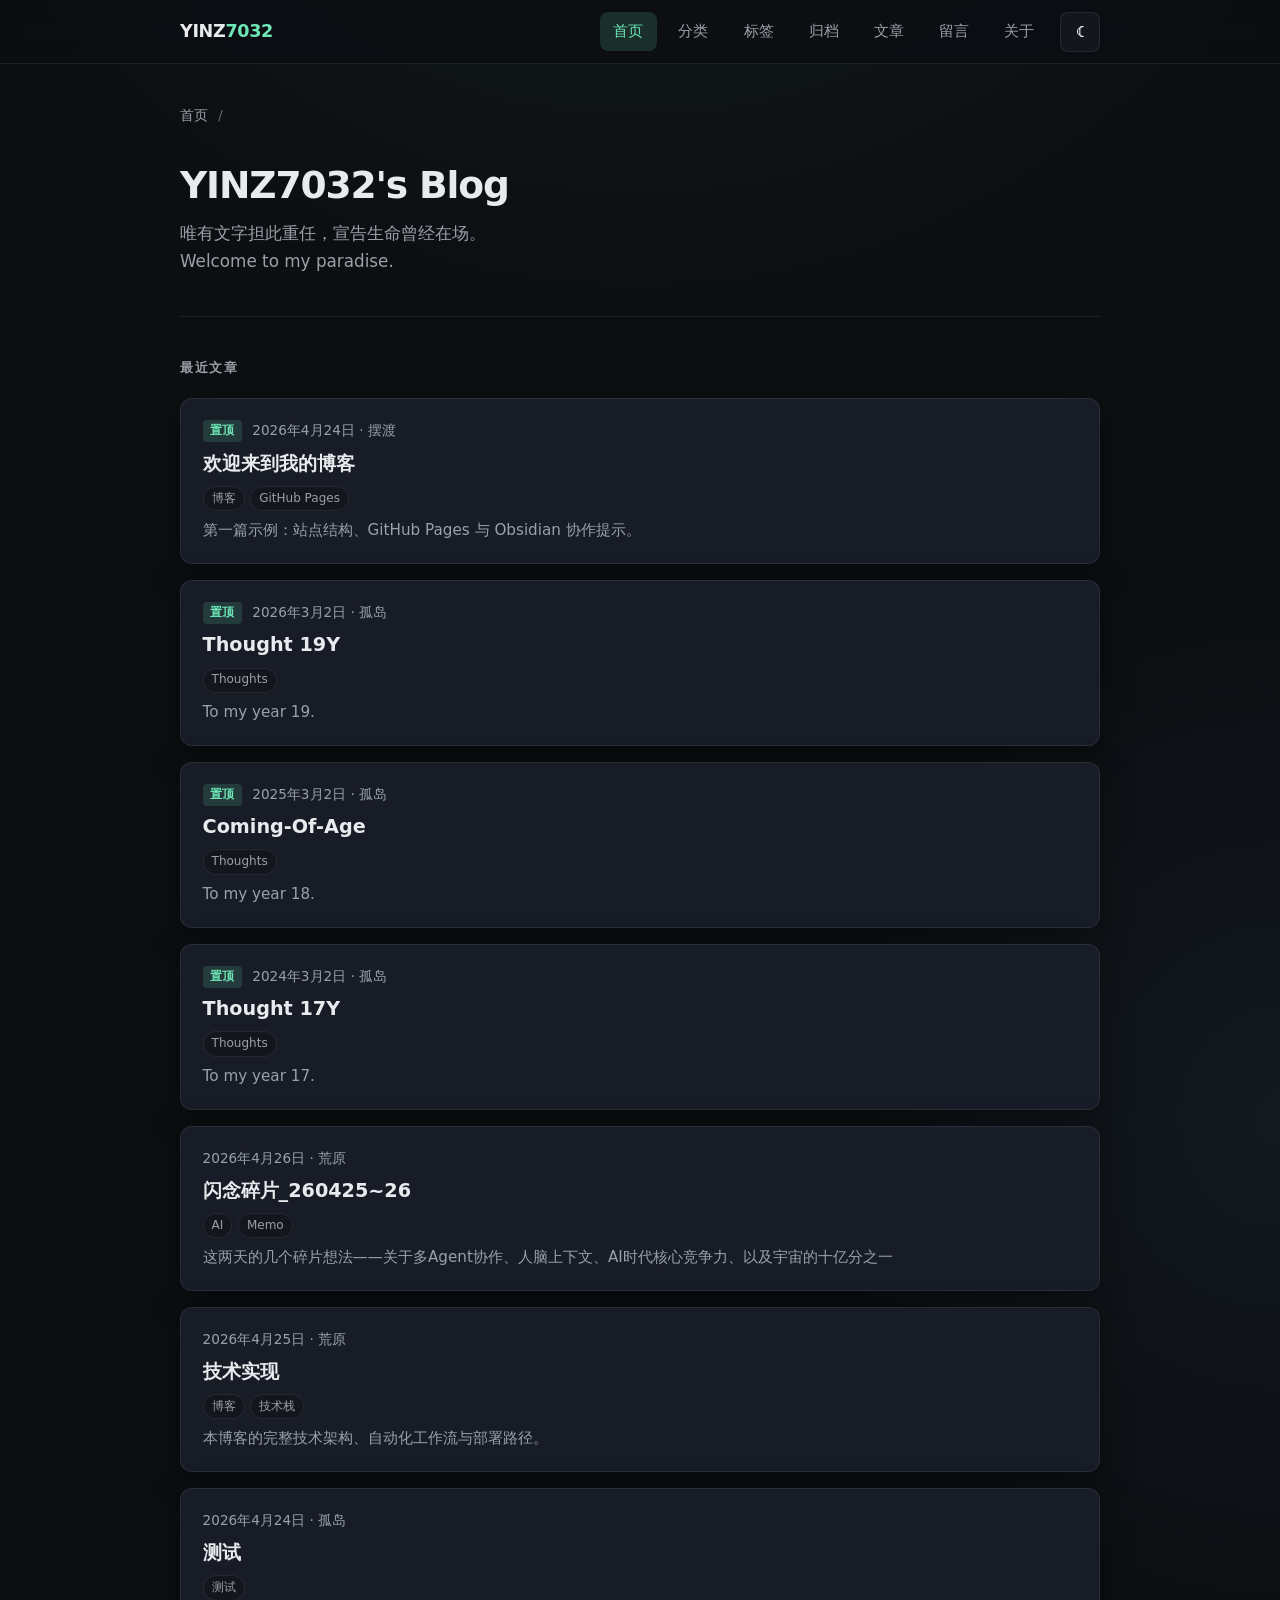
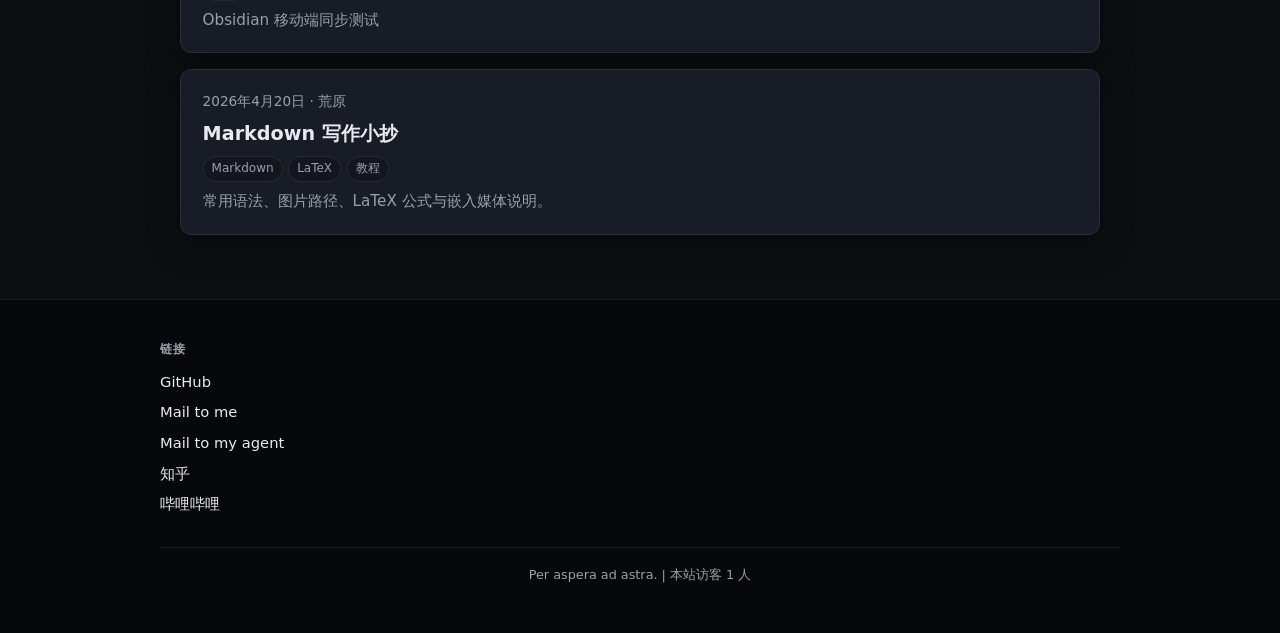
==== commit ba03c1d0: "fix: 替换不蒜子为自托管容错方案，解决移动端统计不显示" ====
--- a/index.html
+++ b/index.html
@@ -34,6 +34,6 @@
     <script src="js/layout.js"></script>
     <script src="js/posts.js"></script>
     <script src="js/home.js"></script>
-    <script async src="https://busuanzi.ibruce.info/busuanzi/2.3/busuanzi.pure.mini.js"></script>
+    <script async src="js/busuanzi-fallback.js"></script>
 </body>
 </html>
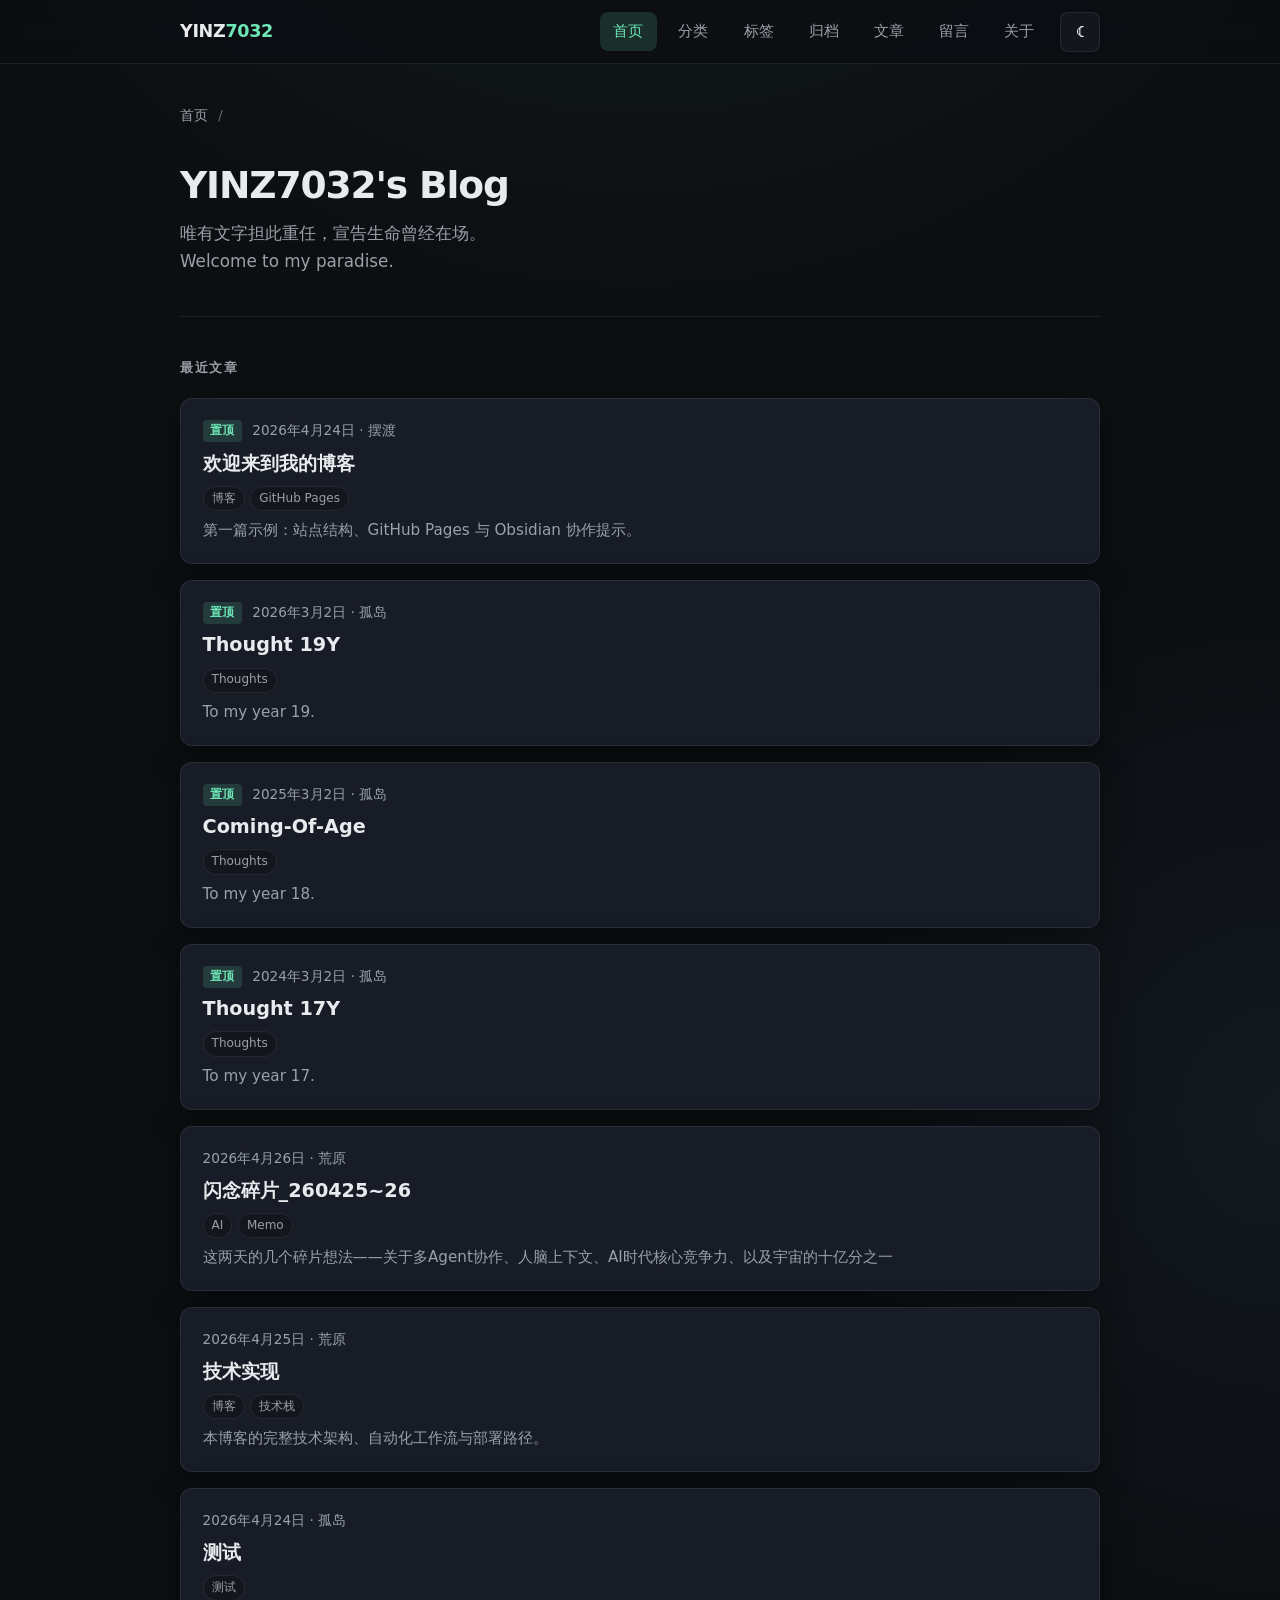
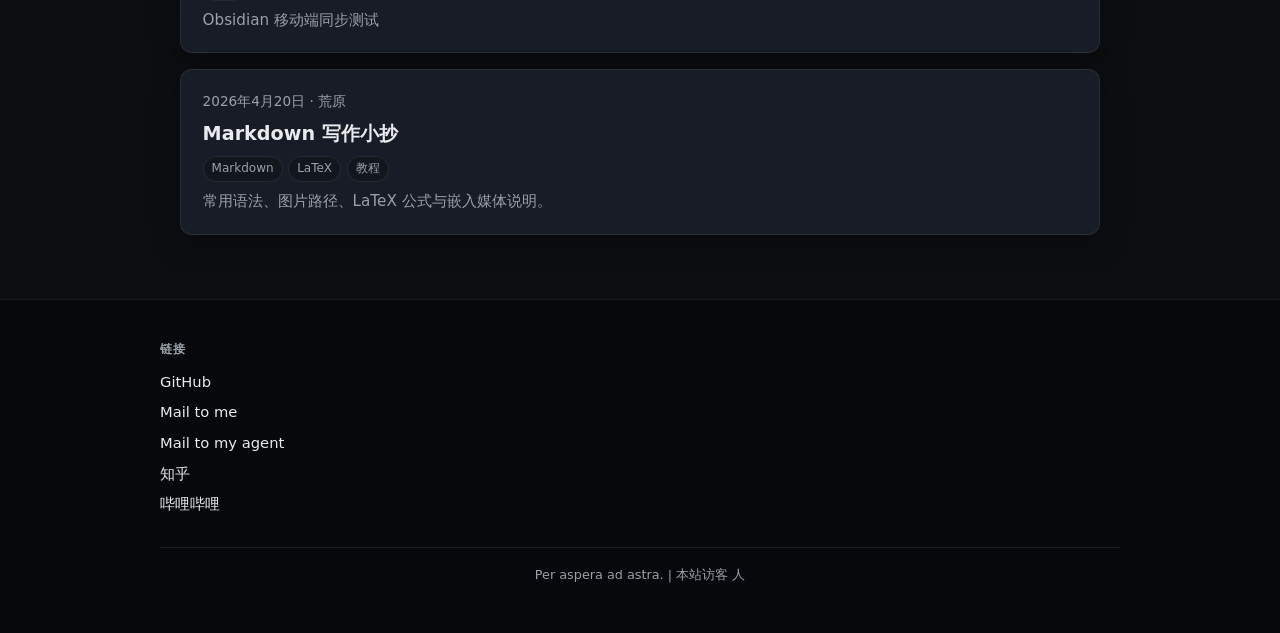
==== commit a2f239f2: "fix: 恢复不蒜子原脚本，添加referrer策略修复移动端加载" ====
--- a/index.html
+++ b/index.html
@@ -34,6 +34,7 @@
     <script src="js/layout.js"></script>
     <script src="js/posts.js"></script>
     <script src="js/home.js"></script>
-    <script async src="js/busuanzi-fallback.js"></script>
+    <meta name="referrer" content="no-referrer-when-downgrade" />
+    <script async src="https://busuanzi.ibruce.info/busuanzi/2.3/busuanzi.pure.mini.js"></script>
 </body>
 </html>
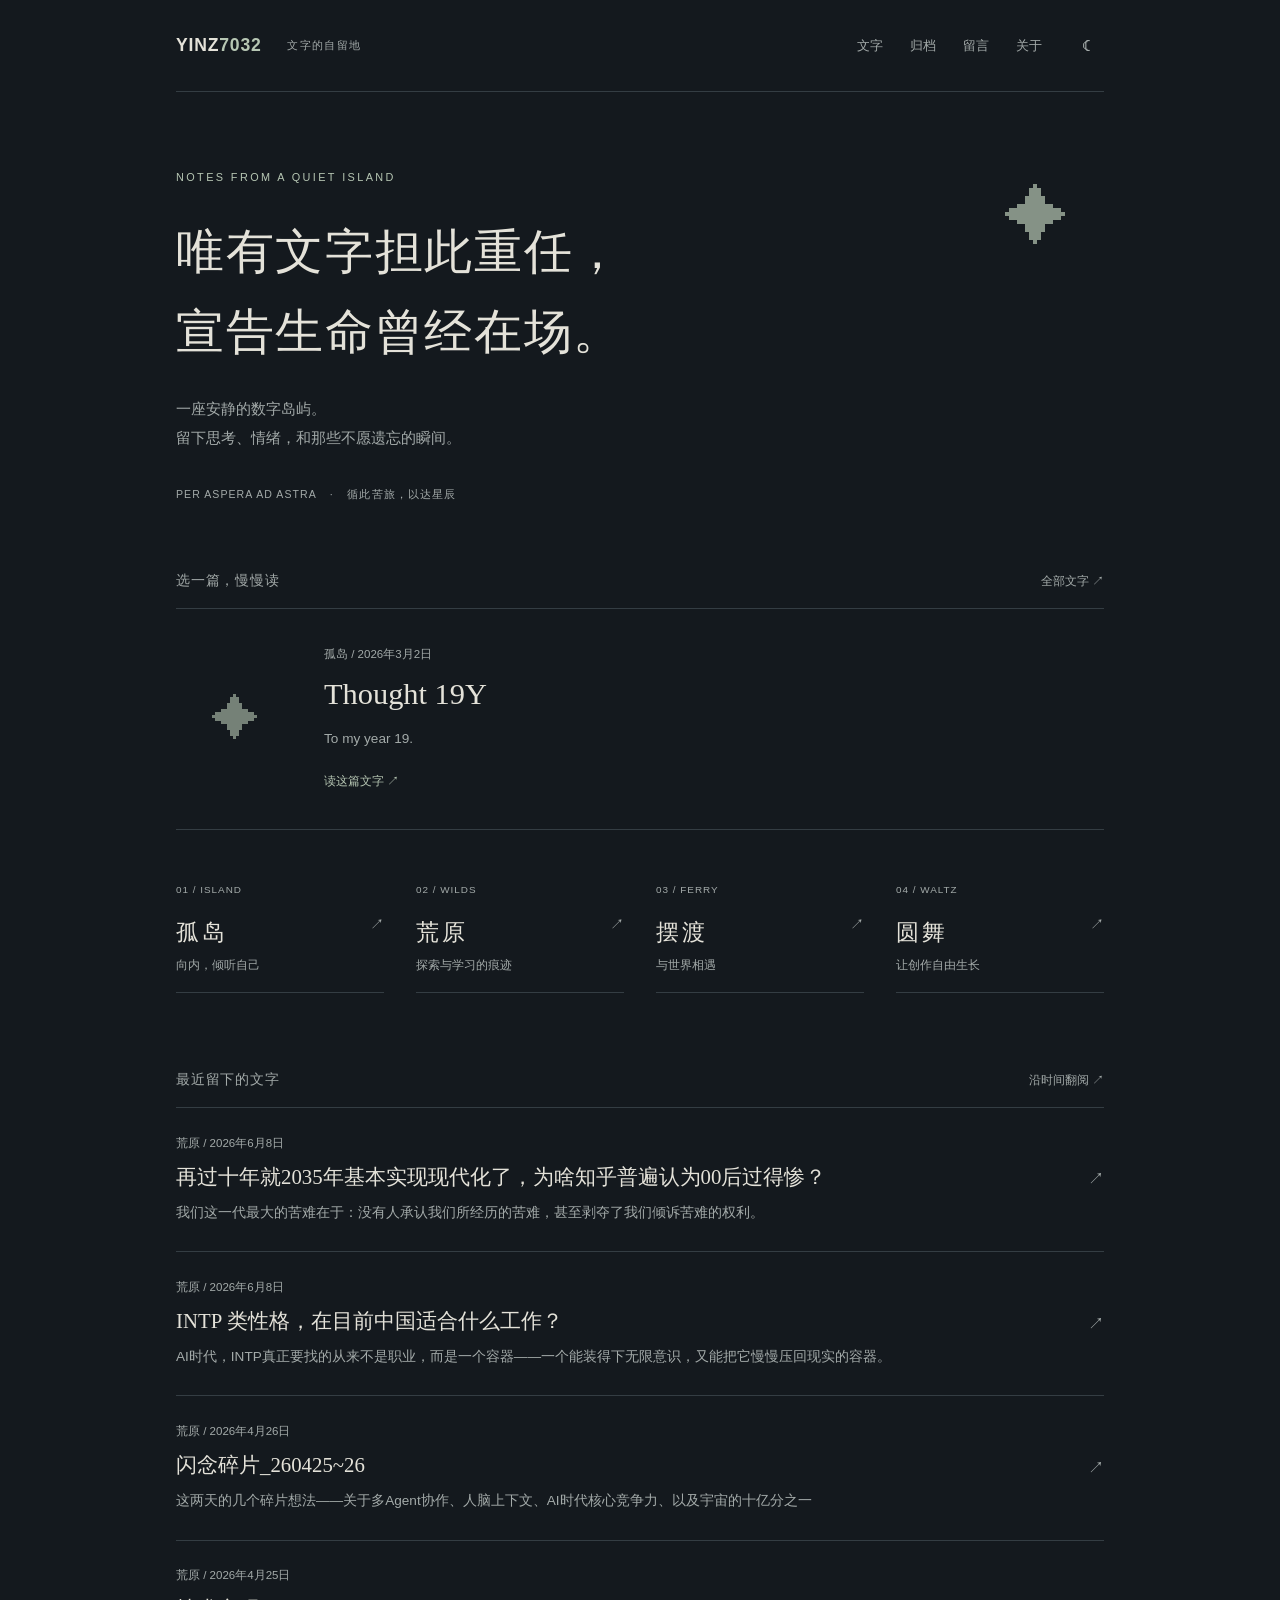
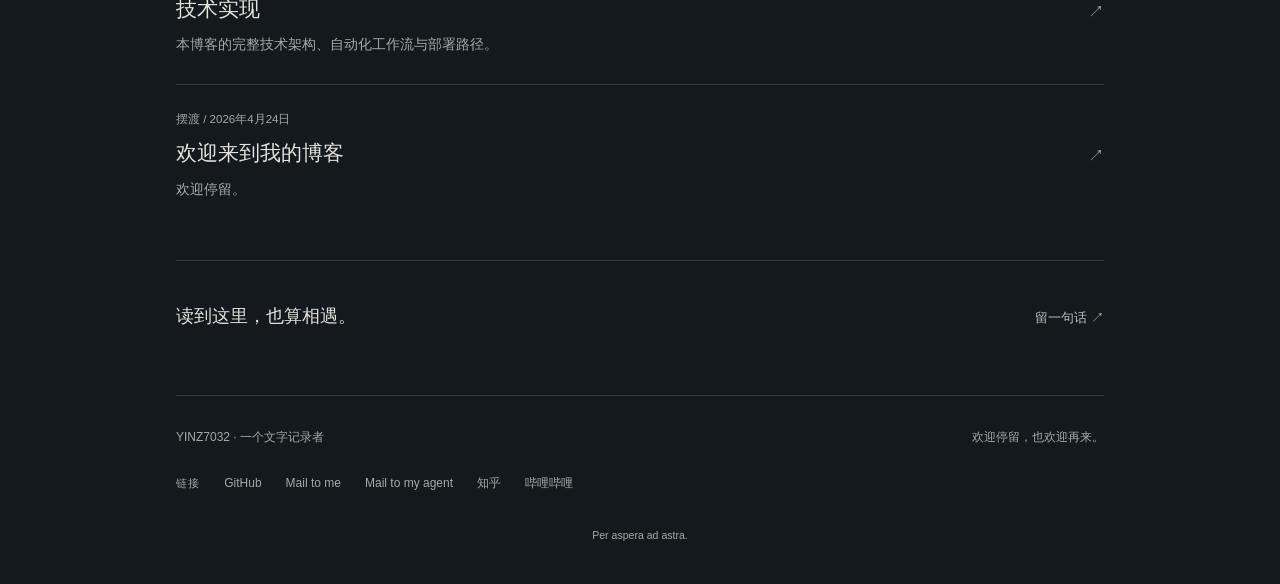
==== commit fc8bd238: "Redesign blog as Night Journal Introduce an ink-dark, typography-led homepage with a featured essay," ====
--- a/index.html
+++ b/index.html
@@ -3,37 +3,48 @@
   <head>
     <meta charset="UTF-8" />
     <meta name="viewport" content="width=device-width, initial-scale=1" />
-    <meta name="description" content="个人博客 — GitHub Pages" />
-    <title>首页 · YINZ7032's Blog</title>
+    <meta name="description" content="YINZ7032 的文字自留地。记录思考、情绪和那些值得被留下的瞬间。" />
+    <title>YINZ7032's Blog</title>
     <link rel="icon" type="image/svg+xml" href="favicon.svg" />
-    <link rel="stylesheet" href="css/style.css" />
+    <link rel="stylesheet" href="css/style.css?v=2" />
+    <link rel="stylesheet" href="css/design.css?v=night-1" />
   </head>
   <body data-page="home">
     <header class="site-header" id="site-header"></header>
 
     <main>
-      <nav class="breadcrumb" aria-label="面包屑">
-        <a href="index.html">首页</a> <span class="breadcrumb__sep">/</span>
+      <section class="night-hero" aria-labelledby="home-title">
+        <p class="night-overline">Notes from a quiet island</p>
+        <h1 id="home-title">唯有文字担此重任，<br />宣告生命曾经在场。</h1>
+        <p class="night-hero__intro">一座安静的数字岛屿。<br />留下思考、情绪，和那些不愿遗忘的瞬间。</p>
+        <p class="night-hero__motto">Per aspera ad astra <span aria-hidden="true">·</span> 循此苦旅，以达星辰</p>
+        <span class="night-star" aria-hidden="true">✦</span>
+      </section>
+      <p id="home-error" class="msg" role="status" hidden></p>
+      <section id="home-featured" class="night-section" aria-labelledby="featured-heading" hidden>
+        <div class="night-section__head"><h2 id="featured-heading">选一篇，慢慢读</h2><a href="posts.html">全部文字 <span aria-hidden="true">↗</span></a></div>
+        <div id="featured-post"></div>
+      </section>
+      <nav class="night-routes" aria-label="四个写作分区">
+        <a href="category.html?cat=孤岛"><span class="night-routes__index">01 / Island</span><h2>孤岛</h2><p>向内，倾听自己</p><span class="night-routes__arrow" aria-hidden="true">↗</span></a>
+        <a href="category.html?cat=荒原"><span class="night-routes__index">02 / Wilds</span><h2>荒原</h2><p>探索与学习的痕迹</p><span class="night-routes__arrow" aria-hidden="true">↗</span></a>
+        <a href="category.html?cat=摆渡"><span class="night-routes__index">03 / Ferry</span><h2>摆渡</h2><p>与世界相遇</p><span class="night-routes__arrow" aria-hidden="true">↗</span></a>
+        <a href="category.html?cat=圆舞"><span class="night-routes__index">04 / Waltz</span><h2>圆舞</h2><p>让创作自由生长</p><span class="night-routes__arrow" aria-hidden="true">↗</span></a>
       </nav>
-      <section class="hero">
-        <h1>YINZ7032's Blog</h1>
-        <p>
-          唯有文字担此重任，宣告生命曾经在场。<br />
-          Welcome to my paradise.
-        </p>
+      <section class="night-section night-recent" aria-labelledby="recent-heading">
+        <div class="night-section__head"><h2 id="recent-heading">最近留下的文字</h2><a href="archives.html">沿时间翻阅 <span aria-hidden="true">↗</span></a></div>
+        <ul id="recent-posts" class="night-post-list" aria-live="polite"><li class="night-loading">正在翻开手记…</li></ul>
       </section>
-
-      <h2 class="section-title">最近文章</h2>
-      <p id="home-error" class="msg msg--error" hidden></p>
-      <ul id="recent-posts" class="post-list" aria-live="polite"></ul>
+      <aside class="night-invitation"><p>读到这里，也算相遇。</p><a href="guestbook.html">留一句话 <span aria-hidden="true">↗</span></a></aside>
+      <noscript><p class="msg">启用 JavaScript 后可以浏览文章列表。</p></noscript>
     </main>
 
     <footer class="site-footer site-footer--rich" id="site-footer"></footer>
 
-    <script src="js/site-config.js"></script>
-    <script src="js/layout.js"></script>
-    <script src="js/posts.js"></script>
-    <script src="js/home.js"></script>
+    <script src="js/site-config.js?v=night-1"></script>
+    <script src="js/layout.js?v=night-1"></script>
+    <script src="js/posts.js?v=2"></script>
+    <script src="js/home.js?v=night-1"></script>
     <meta name="referrer" content="no-referrer-when-downgrade" />
     <script async src="https://busuanzi.ibruce.info/busuanzi/2.3/busuanzi.pure.mini.js"></script>
 </body>
--- a/css/design.css
+++ b/css/design.css
@@ -0,0 +1,208 @@
+/* 夜航手记 — shared design layer; base content styles live in style.css. */
+:root {
+  color-scheme: dark;
+  --bg: #14191e;
+  --bg-elevated: #1b2228;
+  --bg-card: #192026;
+  --border: #343d43;
+  --text: #e4e2d9;
+  --text-muted: #a3aaa9;
+  --accent: #b6c6b3;
+  --accent-dim: #b6c6b312;
+  --link: #b6c6b3;
+  --footer-bg: #14191e;
+  --danger: #f2a7a0;
+  --radius: 4px;
+  --radius-sm: 3px;
+  --shadow: none;
+  --max-width: 720px;
+  --font-serif: Georgia, "Noto Serif CJK SC", "Source Han Serif SC", "Songti SC", "STSong", serif;
+  --font-sans: -apple-system, BlinkMacSystemFont, "Segoe UI", "Noto Sans CJK SC", sans-serif;
+}
+html[data-theme="light"] {
+  color-scheme: light;
+  --bg: #f3f0e9;
+  --bg-elevated: #eae7df;
+  --bg-card: #eeeae2;
+  --border: #d0ccc1;
+  --text: #333a33;
+  --text-muted: #656d64;
+  --accent: #4c6752;
+  --accent-dim: #4c675210;
+  --link: #4c6752;
+  --footer-bg: #f3f0e9;
+  --danger: #a83830;
+  --shadow: none;
+}
+[hidden] { display: none !important; }
+body, html[data-theme="light"] body { background: var(--bg); color: var(--text); -webkit-font-smoothing: antialiased; }
+body { min-height: 100vh; display: flex; flex-direction: column; }
+::selection { background: var(--accent); color: var(--bg); }
+a { text-underline-offset: 5px; }
+a:focus-visible, button:focus-visible, summary:focus-visible { outline: 2px solid var(--accent); outline-offset: 5px; }
+main { width: 100%; max-width: 1024px; padding: 3.5rem 3rem 4rem; flex: 1; }
+.site-header, html[data-theme="light"] .site-header {
+  position: static; height: auto; background: var(--bg); border: 0; backdrop-filter: none;
+}
+.site-header__inner {
+  max-width: 928px; min-height: 92px; padding: 1rem 0; border-bottom: 1px solid var(--border); gap: 1.6rem; flex-wrap: nowrap;
+}
+.logo { font-size: 1.1rem; letter-spacing: .045em; font-weight: 600; white-space: nowrap; }
+.logo span { color: var(--accent); }
+.site-tagline { font-size: .7rem; color: var(--text-muted); letter-spacing: .12em; }
+.nav { gap: 1.7rem; flex-wrap: nowrap; }
+.nav a { border-radius: 0; padding: .45rem 0; font-size: .82rem; font-weight: 400; white-space: nowrap; }
+.nav a:hover, .nav a.is-active { background: transparent; color: var(--accent); }
+.nav a.is-active { box-shadow: 0 1px var(--accent); }
+.theme-toggle { width: 2.25rem; height: 2.25rem; border: 0; background: transparent; color: var(--text-muted); }
+.theme-toggle:hover { background: var(--accent-dim); color: var(--text); }
+.skip-link { position: absolute; left: 1rem; top: .5rem; padding: .5rem 1rem; background: var(--bg-elevated); z-index: 101; transform: translateY(-150%); }
+.skip-link:focus { transform: translateY(0); }
+
+/* Homepage: a quiet introduction, one selected essay, and four paths. */
+body[data-page="home"] main { padding-top: 0; }
+.night-hero { padding: 4.8rem 0 4.3rem; position: relative; }
+.night-overline { color: var(--accent); text-transform: uppercase; font-size: .68rem; letter-spacing: .22em; margin: 0 0 1.6rem; }
+.night-hero h1 { font-family: var(--font-serif); font-size: clamp(1.8rem, 4.5vw, 3rem); line-height: 1.65; letter-spacing: .035em; font-weight: 400; margin: 0 0 1.5rem; }
+.night-hero__intro { font-size: .93rem; line-height: 2; color: var(--text-muted); margin: 0; }
+.night-hero__motto { font-size: .66rem; letter-spacing: .1em; color: var(--text-muted); margin: 2rem 0 0; text-transform: uppercase; }
+.night-hero__motto span { margin: 0 .6rem; }
+.night-star { position: absolute; right: 2.2rem; top: 5.9rem; font-size: 4rem; line-height: 1; color: var(--accent); opacity: .7; }
+.night-section__head { display: flex; align-items: baseline; justify-content: space-between; gap: 1rem; padding-bottom: 1rem; }
+.night-section__head h2 { font: 400 .85rem var(--font-sans); color: var(--text-muted); margin: 0; letter-spacing: .06em; }
+.night-section__head a { color: var(--text-muted); font-size: .75rem; }
+.night-feature { display: grid; grid-template-columns: 120px minmax(0, 1fr); gap: 1.75rem; padding: 2.25rem 0; border-block: 1px solid var(--border); color: var(--text); }
+.night-feature:hover, .night-post:hover { text-decoration: none; }
+.night-feature__mark { align-self: center; justify-self: center; font-size: 3rem; color: var(--accent); opacity: .6; }
+.night-post__meta { font-size: .72rem; color: var(--text-muted); }
+.night-post__title { font-family: var(--font-serif); font-weight: 400; font-size: 1.3rem; line-height: 1.5; margin: .5rem 0; color: var(--text); overflow-wrap: anywhere; }
+.night-feature .night-post__title { font-size: 1.9rem; }
+.night-post__excerpt { color: var(--text-muted); font-size: .85rem; line-height: 1.9; margin: .5rem 0 0; }
+.night-feature__read { display: inline-block; margin-top: 1.25rem; color: var(--accent); font-size: .75rem; }
+.night-feature:hover .night-post__title, .night-post:hover .night-post__title { color: var(--accent); }
+.night-routes { display: grid; grid-template-columns: repeat(4, minmax(0, 1fr)); gap: 2rem; padding: 2.4rem 0; }
+.night-routes > a { position: relative; padding: .4rem 0 1rem; color: var(--text); border-bottom: 1px solid var(--border); }
+.night-routes > a:hover { text-decoration: none; border-color: var(--accent); }
+.night-routes__index { font-size: .62rem; letter-spacing: .1em; text-transform: uppercase; color: var(--text-muted); }
+.night-routes h2 { font: 400 1.45rem var(--font-serif); letter-spacing: .12em; margin: 1rem 0 .5rem; }
+.night-routes p { font-size: .74rem; color: var(--text-muted); margin: 0; }
+.night-routes__arrow { position: absolute; top: 2.8rem; right: 0; font-size: .9rem; color: var(--text-muted); }
+.night-recent { margin-top: 2.5rem; }
+.night-post-list { list-style: none; margin: 0; padding: 0; }
+.night-post { display: flex; gap: 2rem; align-items: center; justify-content: space-between; padding: 1.6rem 0; border-top: 1px solid var(--border); }
+.night-post__content { min-width: 0; }
+.night-post__arrow { color: var(--text-muted); flex: 0 0 auto; }
+.night-loading { color: var(--text-muted); padding: 1.6rem 0; }
+.night-invitation { display: flex; align-items: baseline; justify-content: space-between; gap: 1rem; padding: 2.5rem 0 0; margin-top: 2rem; border-top: 1px solid var(--border); }
+.night-invitation p { font-family: var(--font-serif); font-size: 1.15rem; margin: 0; }
+.night-invitation a { font-size: .8rem; white-space: nowrap; }
+
+/* Collections retain their existing data and links, with typography-led rows. */
+.page-title, .article-header h1 { font-family: var(--font-serif); font-weight: 400; letter-spacing: .035em; line-height: 1.55; font-size: clamp(1.8rem, 4vw, 2.5rem); overflow-wrap: anywhere; }
+.page-desc { font-size: .9rem; color: var(--text-muted); line-height: 1.9; }
+.breadcrumb { font-size: .75rem; line-height: 1.8; color: var(--text-muted); overflow-wrap: anywhere; }
+.breadcrumb a { color: var(--text-muted); }
+.collection-nav { display: flex; flex-wrap: wrap; gap: 1.5rem; margin: 2rem 0; font-size: .82rem; }
+.collection-nav a { color: var(--text-muted); padding: .3rem 0; }
+.collection-nav a[aria-current] { color: var(--accent); border-bottom: 1px solid var(--accent); }
+.v2-post-grid { display: grid; grid-template-columns: minmax(0, 1fr); list-style: none; padding: 0; margin: 2rem 0; gap: 0; }
+.v2-card { display: flex; flex-direction: column; gap: .7rem; padding: 1.8rem 0; border-top: 1px solid var(--border); color: var(--text); }
+.v2-card:hover { text-decoration: none; }
+.v2-card__top { display: flex; align-items: center; flex-wrap: wrap; gap: .65rem; font-size: .72rem; color: var(--text-muted); }
+.v2-chip--cat { color: var(--accent); }
+.v2-chip--pin { font-size: .65rem; border: 1px solid var(--border); padding: 0 .35rem; }
+.v2-card__date { margin-left: auto; }
+.v2-card__title { font: 400 1.4rem/1.5 var(--font-serif); margin: 0; overflow-wrap: anywhere; }
+.v2-card:hover .v2-card__title { color: var(--accent); }
+.v2-card__excerpt { font-size: .87rem; color: var(--text-muted); margin: 0; line-height: 1.9; }
+.v2-card__foot { display: flex; justify-content: space-between; align-items: center; gap: 1rem; }
+.v2-tags { display: flex; gap: .75rem; flex-wrap: wrap; }
+.v2-tag { color: var(--text-muted); font-size: .7rem; }
+.v2-tag::before { content: "# "; opacity: .7; }
+.v2-card__arrow { color: var(--accent); }
+.tag-grid { grid-template-columns: repeat(auto-fit, minmax(min(100%, 200px), 1fr)); gap: 1rem; }
+.tag-card, html[data-theme="light"] .tag-card { background: var(--bg-card); border: 1px solid var(--border); border-radius: var(--radius); box-shadow: none; }
+.tag-card:hover, html[data-theme="light"] .tag-card:hover { transform: none; box-shadow: none; border-color: var(--accent); }
+.tag-card__name, html[data-theme="light"] .tag-card__name { color: var(--text); font-family: var(--font-serif); font-weight: 400; }
+.tag-card__count, .tag-card__arrow, html[data-theme="light"] .tag-card__count, html[data-theme="light"] .tag-card__arrow { color: var(--text-muted); }
+.archive-year__title { font-family: var(--font-serif); font-weight: 400; font-size: 1.7rem; color: var(--accent); }
+.archive-item { padding: .9rem 0; }
+.archive-item__link { color: var(--text); overflow-wrap: anywhere; }
+.archive-item__date { color: var(--text-muted); }
+.featured-item { border: 1px solid var(--border); background: var(--bg-card); border-radius: var(--radius); box-shadow: none; }
+.featured-author { color: var(--accent); }
+.featured-text { color: var(--text); }
+
+/* Long-form reading. */
+.reading-page main { max-width: 816px; }
+.article-header { padding-bottom: 2rem; margin-top: 2rem; }
+.article-body { font-size: 1.02rem; line-height: 2; color: var(--text); overflow-wrap: anywhere; }
+.article-body p { margin-bottom: 1.4rem; }
+.article-body h1, .article-body h2, .article-body h3, .article-body h4 { font-family: var(--font-serif); font-weight: 500; line-height: 1.65; margin-top: 2.3rem; }
+.article-body h2 { border-bottom: 0; }
+.article-body blockquote, html[data-theme="light"] .article-body blockquote { background: transparent; border-left: 2px solid var(--accent); border-radius: 0; padding: .2rem 0 .2rem 1.5rem; font-style: normal; }
+.article-body pre, html[data-theme="light"] .article-body pre { background: var(--bg-elevated); border-color: var(--border); }
+.article-body strong, html[data-theme="light"] .article-body strong { color: var(--text); font-weight: 650; }
+.article-body img, html[data-theme="light"] .article-body img { box-shadow: none; }
+.article-body table, html[data-theme="light"] .article-body table { display: block; max-width: 100%; overflow-x: auto; border-color: var(--border); }
+.article-body tr:hover td, html[data-theme="light"] .article-body tr:hover td { background: var(--accent-dim); }
+.article-stats { flex-wrap: wrap; }
+.article-reactions-hint { opacity: 1; color: var(--text-muted); }
+.article-views:has(#busuanzi_value_page_pv:empty),
+#busuanzi_container_site_uv:has(#busuanzi_value_site_uv:empty) { display: none !important; }
+.back-link { font-size: .8rem; }
+.about-signature { color: var(--accent); font-family: var(--font-serif); font-style: italic; }
+
+/* Compact footer keeps the same external links. */
+.site-footer--rich, html[data-theme="light"] .site-footer--rich { width: calc(100% - 6rem); max-width: 928px; padding: 2rem 0 2.5rem; background: transparent; color: var(--text-muted); }
+.footer-signature { display: flex; justify-content: space-between; flex-wrap: wrap; gap: .75rem; font-size: .75rem; margin-bottom: 1.5rem; }
+.footer-grid { display: block; margin: 0 0 1.5rem; }
+.footer-col { display: flex; align-items: baseline; gap: 1.5rem; }
+.footer-col ul { display: flex; flex-wrap: wrap; gap: .6rem 1.5rem; }
+.footer-col__title, html[data-theme="light"] .footer-col__title { font-size: .7rem; color: var(--text-muted); font-weight: 400; white-space: nowrap; }
+.footer-col a, html[data-theme="light"] .footer-col a { color: var(--text-muted); font-size: .75rem; }
+.footer-col a:hover, html[data-theme="light"] .footer-col a:hover { color: var(--accent); }
+.footer-note, html[data-theme="light"] .footer-note { color: var(--text-muted); font-size: .66rem; border: 0; padding: 0; margin: 0; }
+
+@media (max-width: 1024px) { .site-header__inner { margin: 0 3rem; } }
+@media (max-width: 760px) {
+  .site-tagline { display: none; }
+  .site-header__inner { gap: 1rem; }
+  .nav { gap: 1.2rem; }
+  .night-star { font-size: 2.5rem; right: .25rem; top: 4rem; }
+  .night-hero { padding-top: 3rem; }
+  .night-routes { gap: 1rem; }
+}
+@media (max-width: 600px) {
+  main { padding: 2rem 1.5rem 3rem; }
+  .site-header__inner { margin: 0 1.5rem; min-height: 80px; padding: 1rem 0; gap: .75rem; flex-direction: row; align-items: center; flex-wrap: wrap; justify-content: space-between; }
+  .logo { font-size: 1rem; }
+  .theme-toggle { margin-left: auto; }
+  .nav { order: 3; width: 100%; margin-left: 0; justify-content: flex-start; gap: 1.75rem; }
+  .nav a { padding: .3rem 0; }
+  .night-hero { padding: 3rem 0; }
+  .night-hero h1 { font-size: clamp(1.45rem, 5.4vw, 2rem); letter-spacing: .02em; }
+  .night-star { display: none; }
+  .night-hero__motto { max-width: 22rem; line-height: 2; }
+  .night-feature { grid-template-columns: minmax(0, 1fr); padding: 1.75rem 0; }
+  .night-feature__mark { display: none; }
+  .night-feature .night-post__title { font-size: 1.7rem; }
+  .night-routes { grid-template-columns: repeat(2, minmax(0, 1fr)); gap: 1.5rem; padding: 1.8rem 0; }
+  .night-routes p { font-size: .72rem; }
+  .night-recent { margin-top: 1.5rem; }
+  .night-section__head { flex-wrap: wrap; }
+  .night-invitation p { font-size: 1rem; }
+  .site-footer--rich { width: calc(100% - 3rem); }
+  .footer-col { display: block; }
+  .article-body { font-size: 1rem; }
+  .article-body pre { padding: 1rem; }
+  .v2-card__title { font-size: 1.3rem; }
+}
+@media (prefers-reduced-motion: reduce) {
+  html { scroll-behavior: auto; }
+  *, *::before, *::after { transition: none !important; animation: none !important; }
+}
+@media (pointer: coarse) {
+  .nav a, .theme-toggle, .collection-nav a { min-height: 44px; display: inline-flex; align-items: center; }
+  .theme-toggle { min-width: 44px; justify-content: center; }
+}
